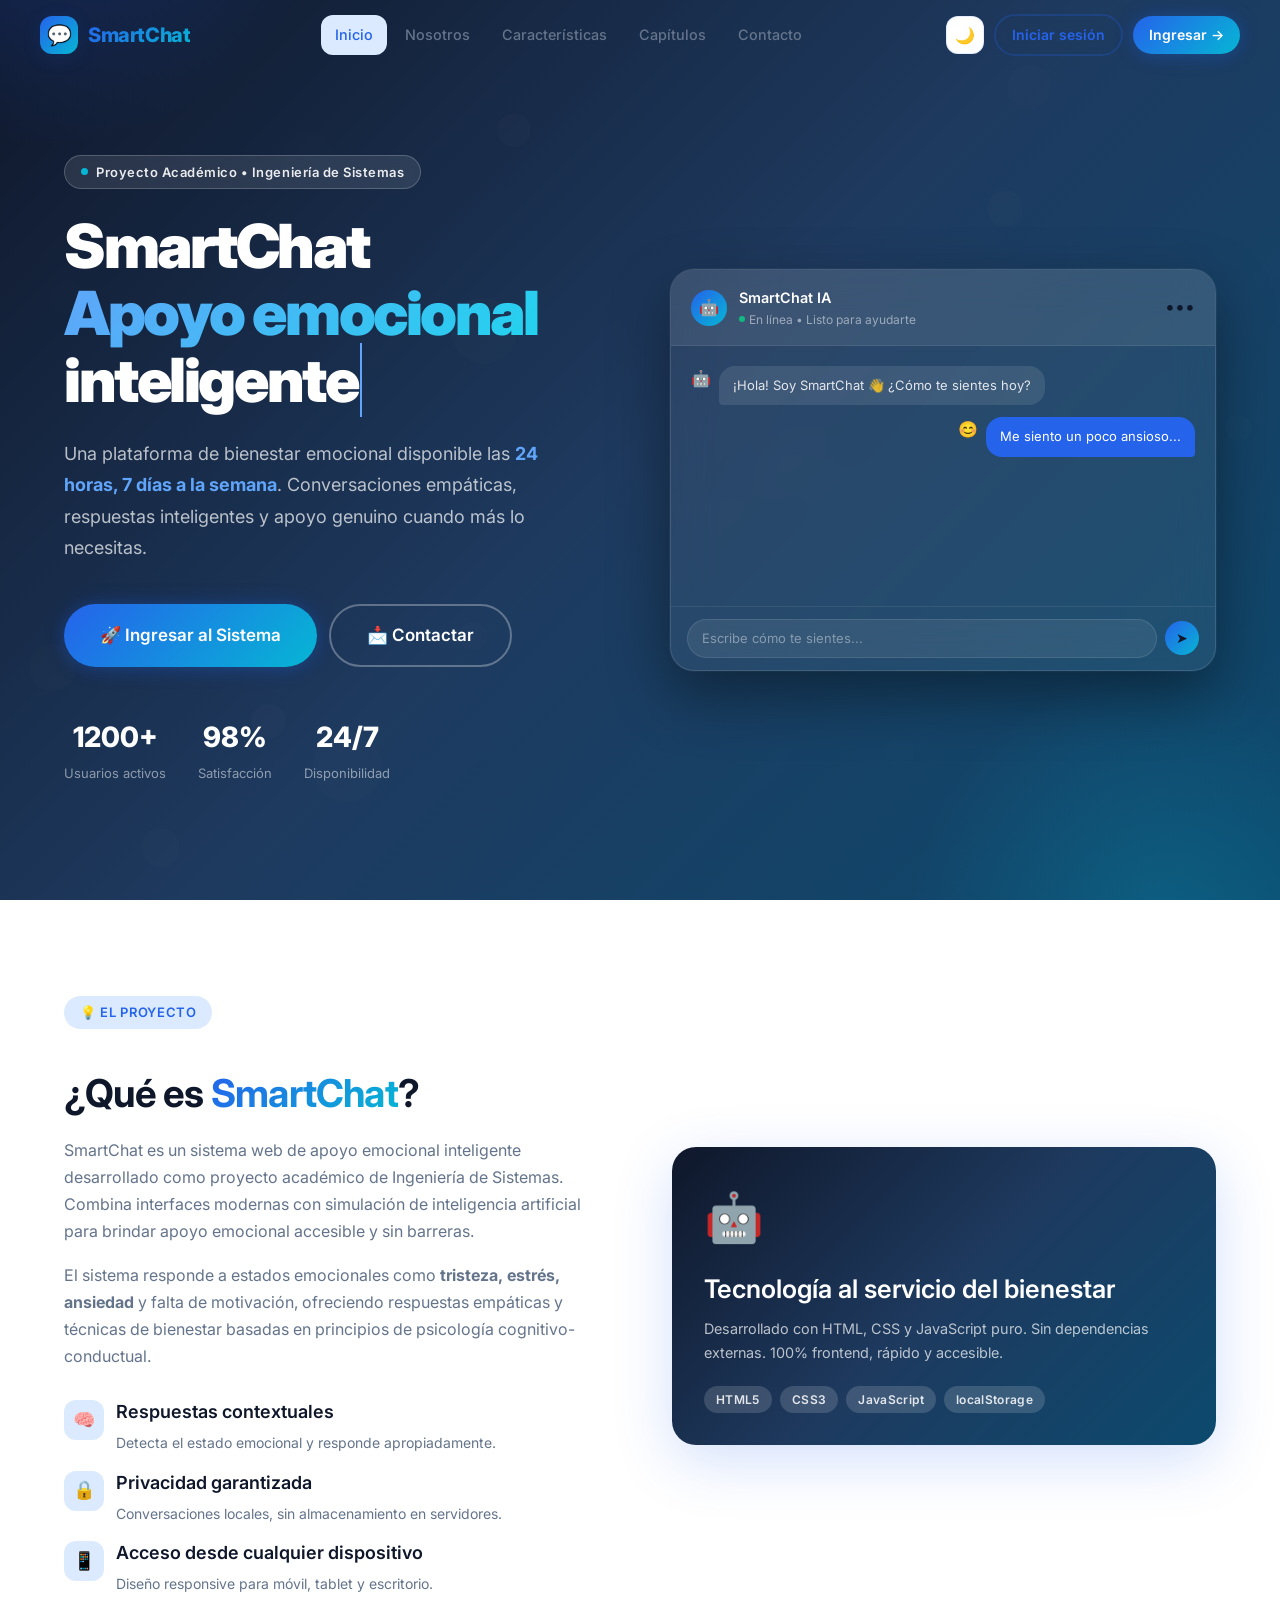
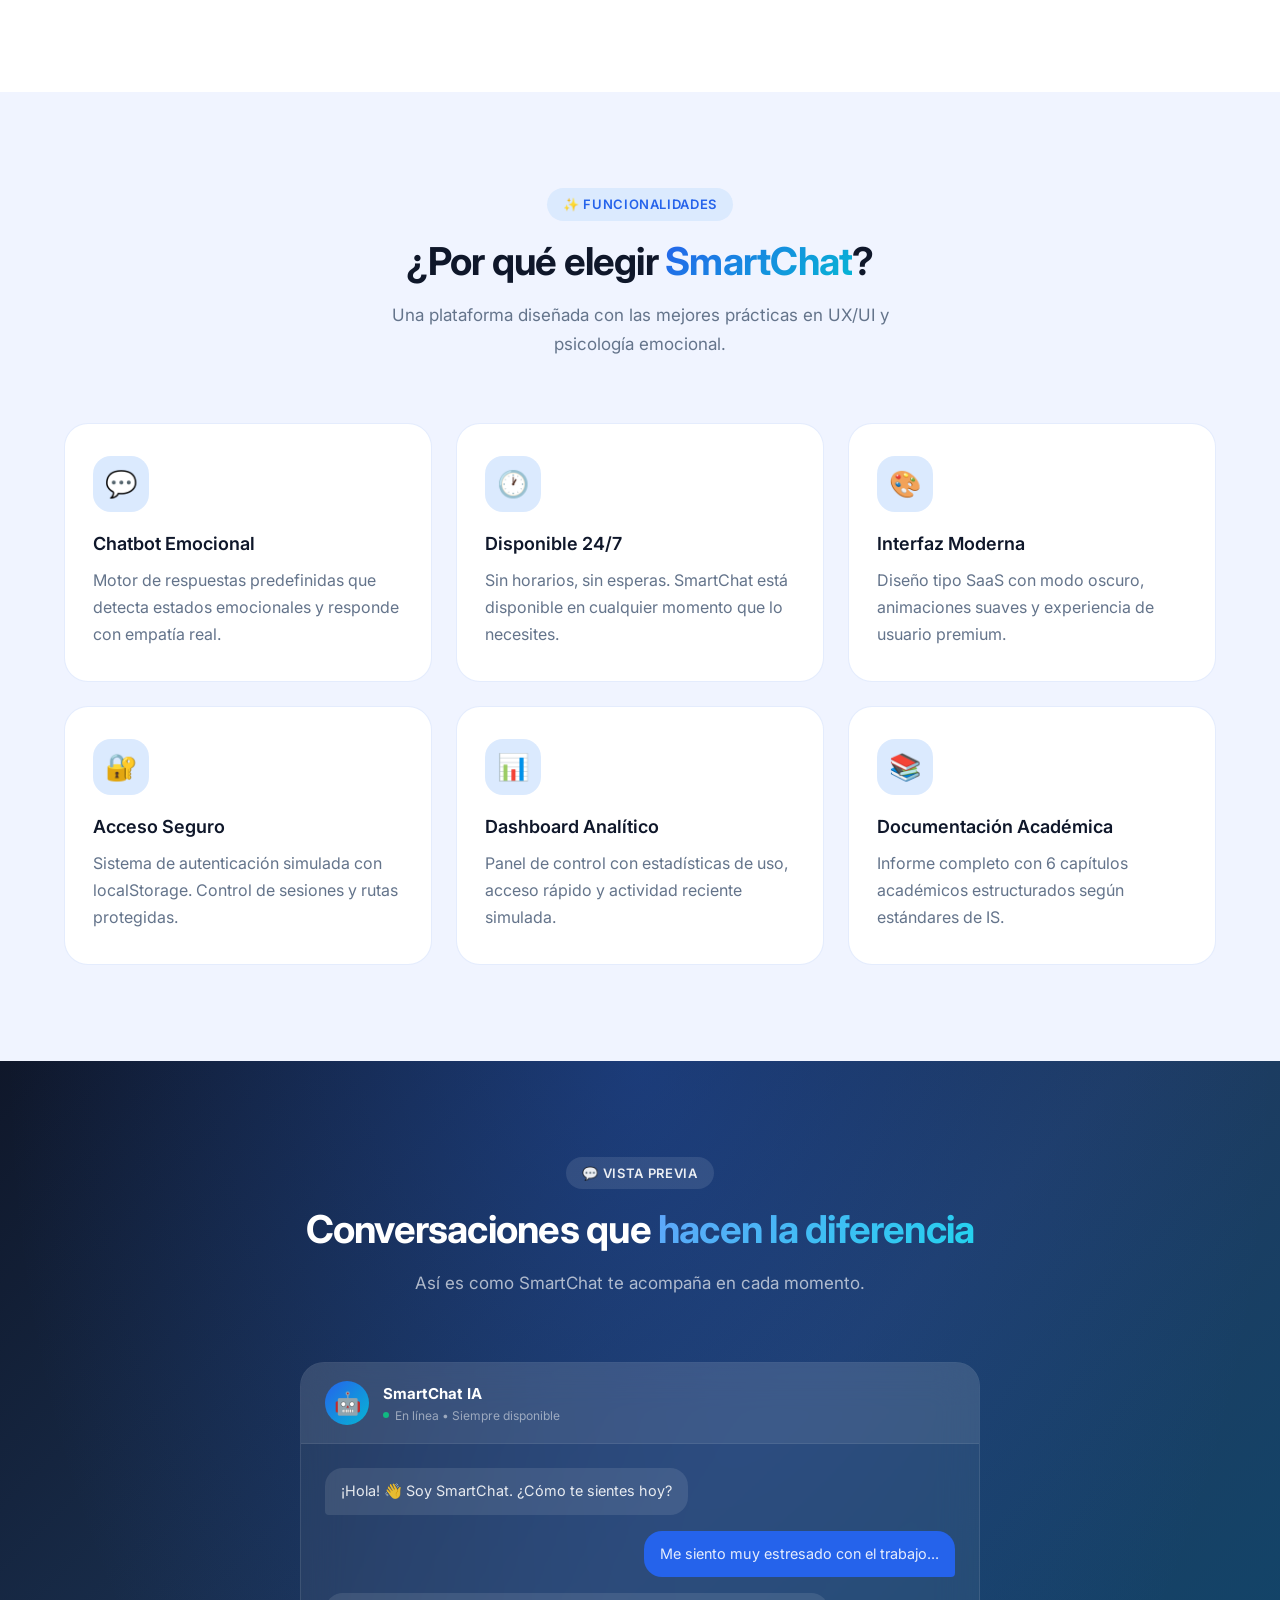
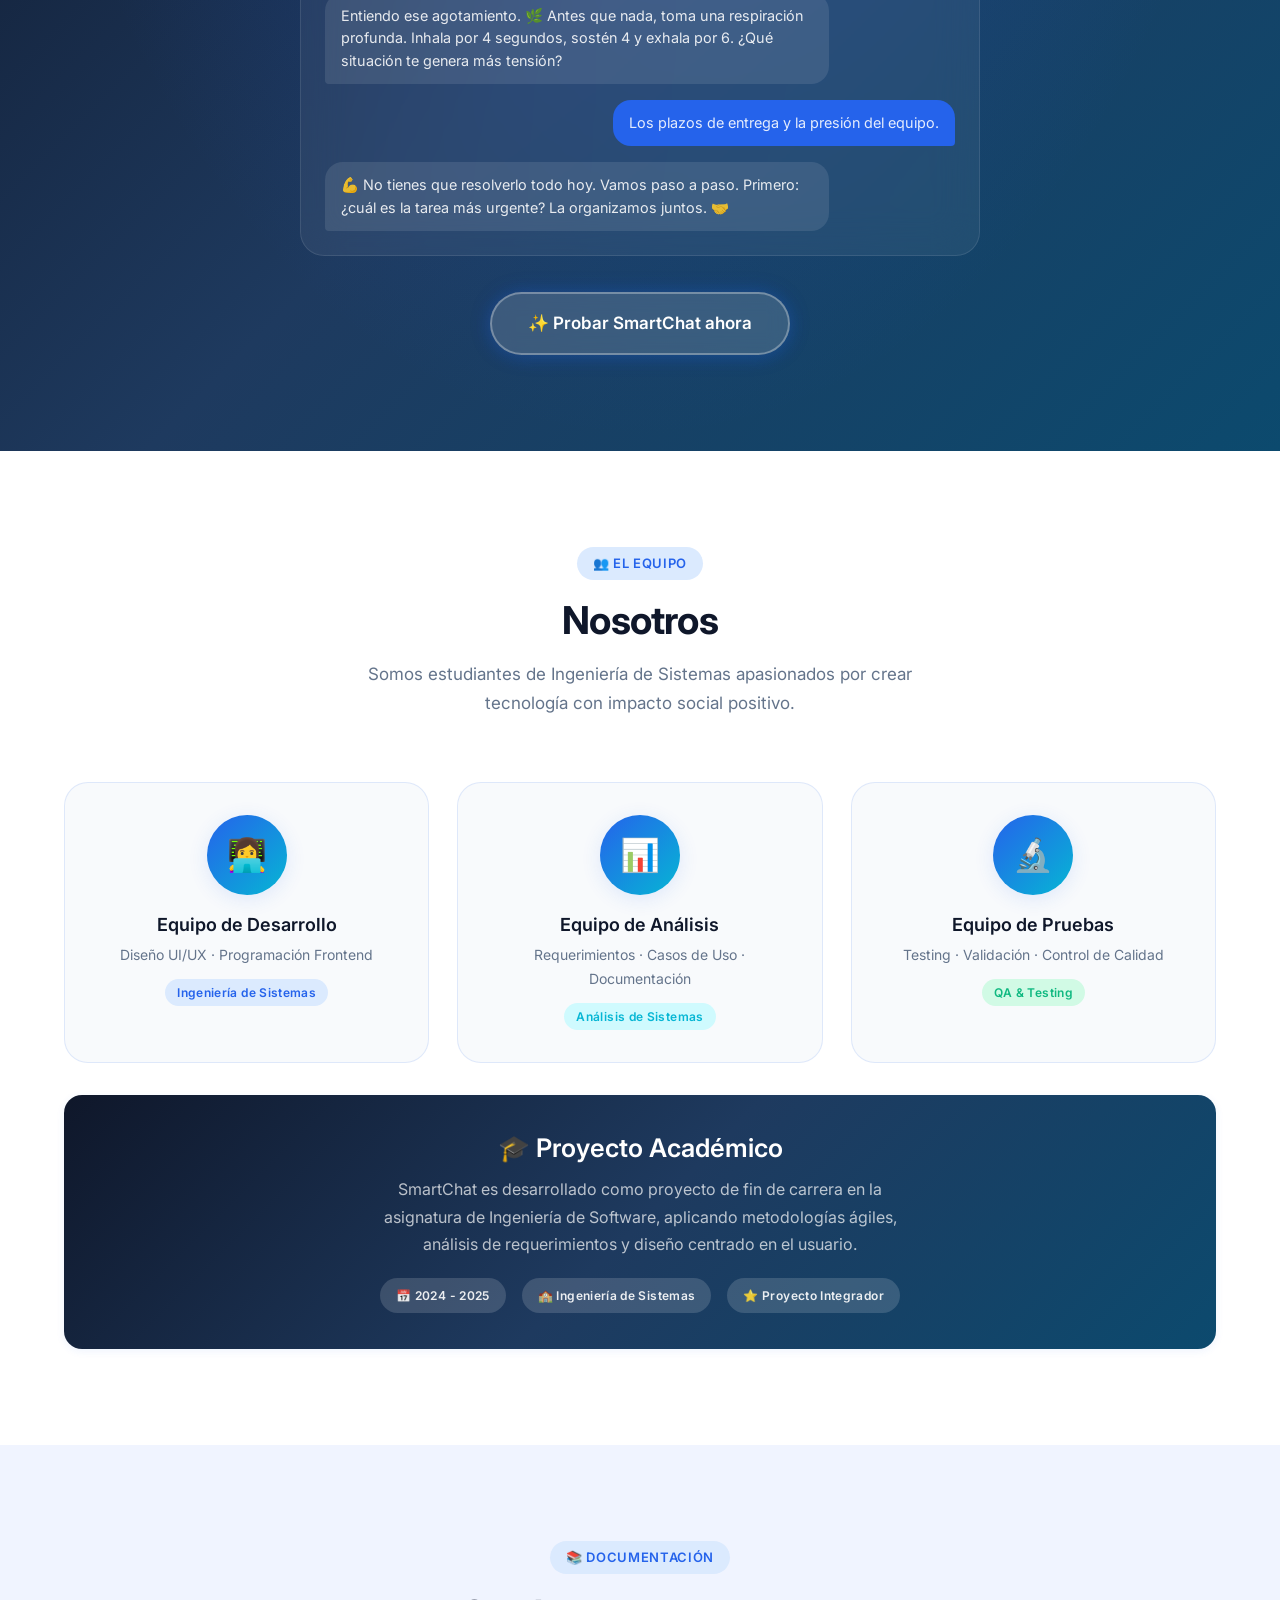
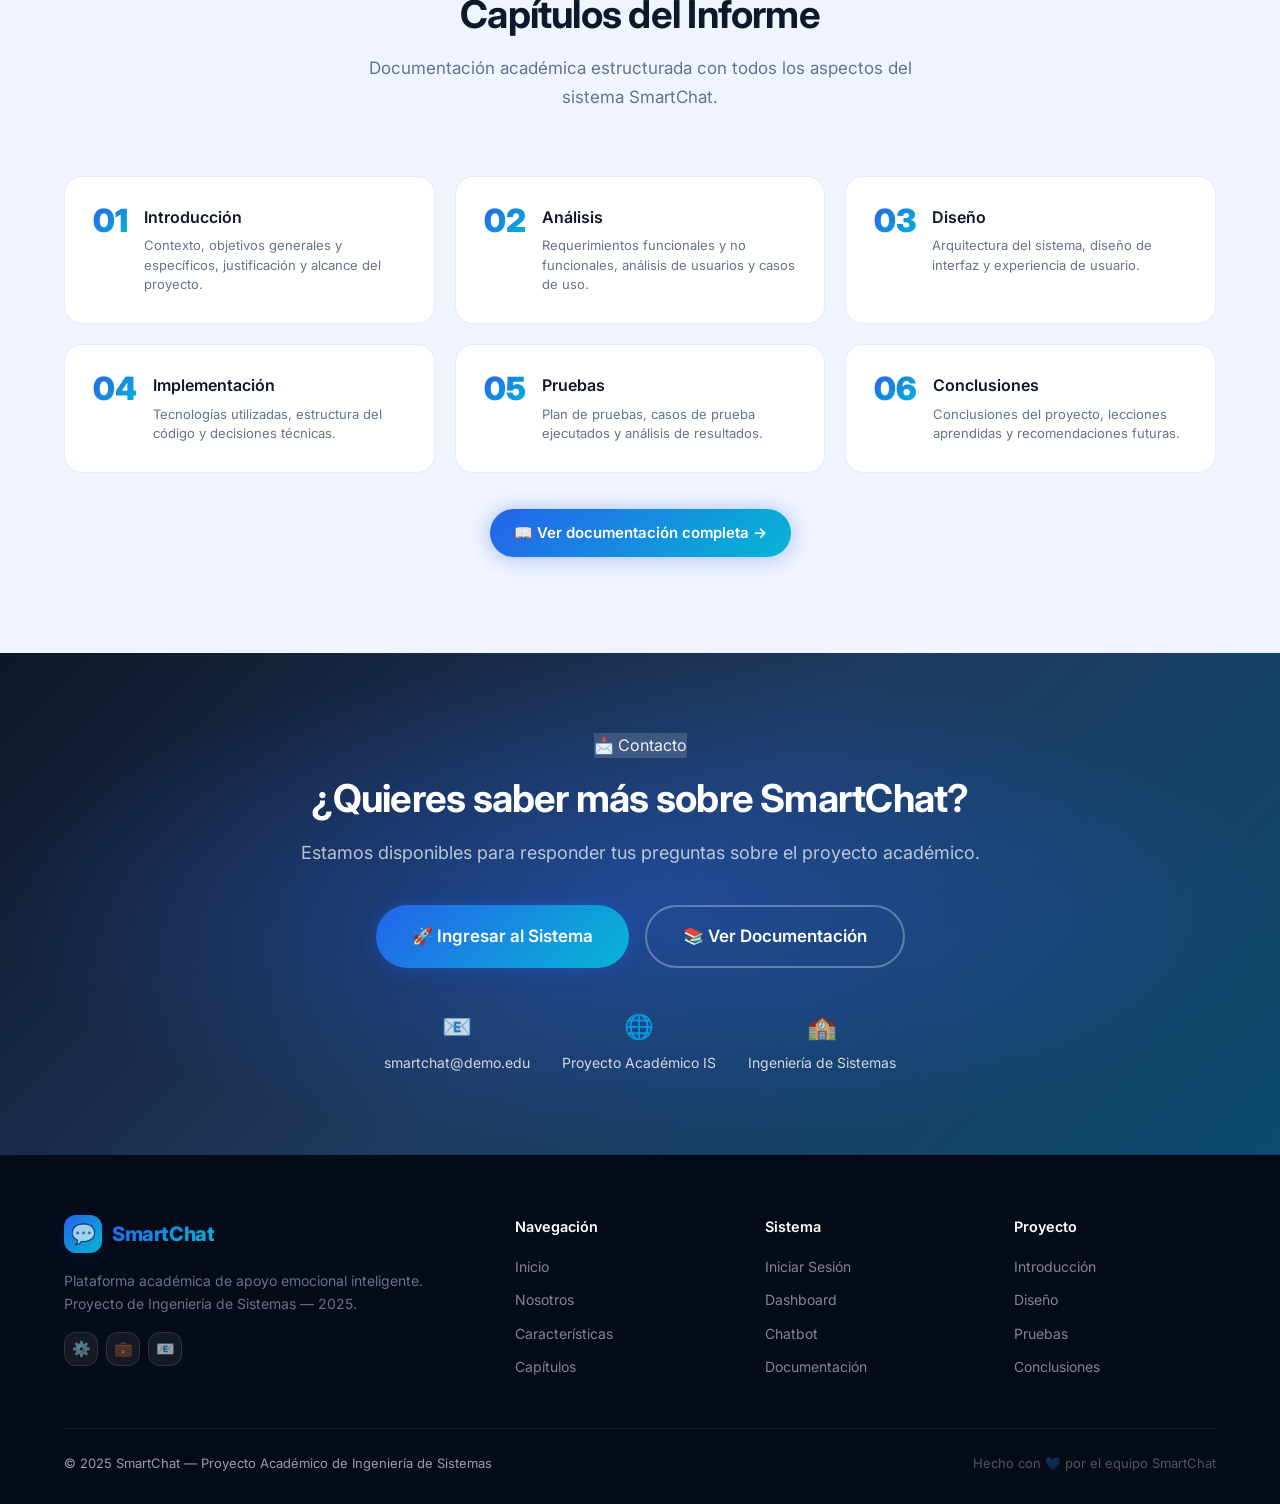
==== index.html @ 452b9674 "Add files via upload" ====
<!DOCTYPE html>
<html lang="es" data-theme="light">
<head>
  <meta charset="UTF-8" />
  <meta name="viewport" content="width=device-width, initial-scale=1.0" />
  <title>SmartChat — Apoyo emocional inteligente 24/7</title>
  <meta name="description" content="SmartChat es una plataforma de apoyo emocional inteligente disponible las 24 horas. Proyecto académico de Ingeniería de Sistemas." />
  <meta name="keywords" content="SmartChat, chatbot emocional, apoyo psicológico, IA emocional, bienestar mental" />
  <link rel="stylesheet" href="css/main.css" />
  <link rel="stylesheet" href="css/landing.css" />
  <script src="js/theme.js"></script>
</head>
<body>

<!-- ═══════════════════════════════════════════════════
     NAVBAR
══════════════════════════════════════════════════════ -->
<nav class="navbar" id="mainNav" role="navigation" aria-label="Navegación principal">
  <div class="navbar-inner">
    <a href="#inicio" class="nav-logo" aria-label="SmartChat inicio">
      <div class="nav-logo-icon">💬</div>
      <span class="nav-logo-text">SmartChat</span>
    </a>

    <div class="nav-links" role="menubar">
      <a href="#inicio"      class="active" role="menuitem" id="nav-inicio">Inicio</a>
      <a href="#nosotros"    role="menuitem" id="nav-nosotros">Nosotros</a>
      <a href="#caracteristicas" role="menuitem" id="nav-features">Características</a>
      <a href="#capitulos"   role="menuitem" id="nav-docs">Capítulos</a>
      <a href="#contacto"    role="menuitem" id="nav-contact">Contacto</a>
    </div>

    <div class="nav-actions">
      <button class="theme-toggle" id="themeToggle" aria-label="Cambiar tema">🌙</button>
      <a href="login.html" class="btn btn-outline btn-sm" id="navLoginBtn">Iniciar sesión</a>
      <a href="login.html" class="btn btn-primary btn-sm" id="navCtaBtn">Ingresar →</a>
    </div>

    <button class="hamburger" id="hamburger" aria-label="Menú móvil" aria-expanded="false">
      <span></span><span></span><span></span>
    </button>
  </div>
</nav>

<!-- Mobile Menu -->
<nav class="nav-mobile" id="mobileMenu" aria-label="Navegación móvil">
  <a href="#inicio">🏠 Inicio</a>
  <a href="#nosotros">👥 Nosotros</a>
  <a href="#caracteristicas">✨ Características</a>
  <a href="#capitulos">📚 Capítulos</a>
  <a href="#contacto">📩 Contacto</a>
  <a href="login.html" class="btn btn-primary" style="margin-top:8px;justify-content:center;">Ingresar al Sistema →</a>
</nav>

<!-- ═══════════════════════════════════════════════════
     HERO
══════════════════════════════════════════════════════ -->
<section class="hero" id="inicio" aria-label="Sección principal">
  <div class="hero-particles" id="heroParticles" aria-hidden="true"></div>

  <div class="hero-inner container">
    <div class="hero-content">
      <div class="hero-badge">
        <span class="dot" aria-hidden="true"></span>
        Proyecto Académico • Ingeniería de Sistemas
      </div>

      <h1 class="hero-title">
        SmartChat<br>
        <span class="gradient-word">Apoyo emocional</span><br>
        <span id="typingText" style="border-right:2px solid #60A5FA;padding-right:3px;">inteligente</span>
      </h1>

      <p class="hero-desc">
        Una plataforma de bienestar emocional disponible las <strong style="color:#60A5FA">24 horas, 7 días a la semana</strong>.
        Conversaciones empáticas, respuestas inteligentes y apoyo genuino cuando más lo necesitas.
      </p>

      <div class="hero-ctas">
        <a href="login.html" class="btn btn-primary btn-lg" id="heroMainCta">
          🚀 Ingresar al Sistema
        </a>
        <a href="#contacto" class="btn btn-outline btn-lg" id="heroContactCta" style="color:#fff;border-color:rgba(255,255,255,0.3);">
          📩 Contactar
        </a>
      </div>

      <div class="hero-stats" role="list" aria-label="Estadísticas del sistema">
        <div class="hero-stat" role="listitem">
          <span class="stat-number" data-count="1200" data-suffix="+" id="statUsers">0</span>
          <span class="stat-label">Usuarios activos</span>
        </div>
        <div class="hero-stat" role="listitem">
          <span class="stat-number" data-count="98" data-suffix="%" id="statSat">0</span>
          <span class="stat-label">Satisfacción</span>
        </div>
        <div class="hero-stat" role="listitem">
          <span class="stat-number" data-count="24" data-suffix="/7" id="statAvail">0</span>
          <span class="stat-label">Disponibilidad</span>
        </div>
      </div>
    </div>

    <!-- Chat Mockup Animado -->
    <div class="hero-visual" aria-hidden="true">
      <div class="chat-mockup">
        <div class="mockup-header">
          <div class="mockup-avatar">🤖</div>
          <div class="mockup-info">
            <div class="name">SmartChat IA</div>
            <div class="status">
              <span class="status-dot"></span> En línea • Listo para ayudarte
            </div>
          </div>
          <div style="margin-left:auto;font-size:18px;">•••</div>
        </div>
        <div class="mockup-body" id="mockChatBody"></div>
        <div class="mockup-footer">
          <div class="mockup-input">Escribe cómo te sientes...</div>
          <div class="mockup-send">➤</div>
        </div>
      </div>
    </div>
  </div>
</section>

<!-- ═══════════════════════════════════════════════════
     ¿QUÉ ES SMARTCHAT?
══════════════════════════════════════════════════════ -->
<section class="what-section" id="que-es" aria-labelledby="what-title">
  <div class="container">
    <div class="what-inner">
      <div class="what-content reveal">
        <div class="section-header" style="text-align:left;margin-bottom:24px;">
          <span class="eyebrow">💡 El Proyecto</span>
        </div>
        <h2 id="what-title">¿Qué es <span class="text-gradient">SmartChat</span>?</h2>
        <p style="margin-top:16px;">
          SmartChat es un sistema web de apoyo emocional inteligente desarrollado como proyecto académico
          de Ingeniería de Sistemas. Combina interfaces modernas con simulación de inteligencia artificial
          para brindar apoyo emocional accesible y sin barreras.
        </p>
        <p>
          El sistema responde a estados emocionales como <strong>tristeza, estrés, ansiedad</strong> y
          falta de motivación, ofreciendo respuestas empáticas y técnicas de bienestar basadas en
          principios de psicología cognitivo-conductual.
        </p>

        <div class="what-features">
          <div class="what-feature">
            <div class="what-feature-icon">🧠</div>
            <div>
              <h4 style="margin-bottom:4px;">Respuestas contextuales</h4>
              <p style="font-size:0.875rem;margin:0;">Detecta el estado emocional y responde apropiadamente.</p>
            </div>
          </div>
          <div class="what-feature">
            <div class="what-feature-icon">🔒</div>
            <div>
              <h4 style="margin-bottom:4px;">Privacidad garantizada</h4>
              <p style="font-size:0.875rem;margin:0;">Conversaciones locales, sin almacenamiento en servidores.</p>
            </div>
          </div>
          <div class="what-feature">
            <div class="what-feature-icon">📱</div>
            <div>
              <h4 style="margin-bottom:4px;">Acceso desde cualquier dispositivo</h4>
              <p style="font-size:0.875rem;margin:0;">Diseño responsive para móvil, tablet y escritorio.</p>
            </div>
          </div>
        </div>
      </div>

      <div class="what-visual reveal delay-200">
        <div class="visual-card">
          <div style="font-size:3rem;margin-bottom:16px;">🤖</div>
          <h3 style="color:#fff;margin-bottom:12px;">Tecnología al servicio del bienestar</h3>
          <p style="color:rgba(255,255,255,0.7);font-size:0.9rem;">
            Desarrollado con HTML, CSS y JavaScript puro. Sin dependencias externas.
            100% frontend, rápido y accesible.
          </p>
          <div style="display:flex;gap:8px;flex-wrap:wrap;margin-top:20px;">
            <span class="badge" style="background:rgba(255,255,255,0.15);color:rgba(255,255,255,0.85);">HTML5</span>
            <span class="badge" style="background:rgba(255,255,255,0.15);color:rgba(255,255,255,0.85);">CSS3</span>
            <span class="badge" style="background:rgba(255,255,255,0.15);color:rgba(255,255,255,0.85);">JavaScript</span>
            <span class="badge" style="background:rgba(255,255,255,0.15);color:rgba(255,255,255,0.85);">localStorage</span>
          </div>
        </div>
      </div>
    </div>
  </div>
</section>

<!-- ═══════════════════════════════════════════════════
     CARACTERÍSTICAS
══════════════════════════════════════════════════════ -->
<section class="features-section" id="caracteristicas" aria-labelledby="features-title">
  <div class="container">
    <div class="section-header reveal">
      <span class="eyebrow">✨ Funcionalidades</span>
      <h2 id="features-title">¿Por qué elegir <span class="text-gradient">SmartChat</span>?</h2>
      <p>Una plataforma diseñada con las mejores prácticas en UX/UI y psicología emocional.</p>
    </div>

    <div class="features-grid">
      <div class="feature-card reveal delay-100">
        <div class="feature-icon">💬</div>
        <h3>Chatbot Emocional</h3>
        <p>Motor de respuestas predefinidas que detecta estados emocionales y responde con empatía real.</p>
      </div>
      <div class="feature-card reveal delay-200">
        <div class="feature-icon">🕐</div>
        <h3>Disponible 24/7</h3>
        <p>Sin horarios, sin esperas. SmartChat está disponible en cualquier momento que lo necesites.</p>
      </div>
      <div class="feature-card reveal delay-300">
        <div class="feature-icon">🎨</div>
        <h3>Interfaz Moderna</h3>
        <p>Diseño tipo SaaS con modo oscuro, animaciones suaves y experiencia de usuario premium.</p>
      </div>
      <div class="feature-card reveal delay-100">
        <div class="feature-icon">🔐</div>
        <h3>Acceso Seguro</h3>
        <p>Sistema de autenticación simulada con localStorage. Control de sesiones y rutas protegidas.</p>
      </div>
      <div class="feature-card reveal delay-200">
        <div class="feature-icon">📊</div>
        <h3>Dashboard Analítico</h3>
        <p>Panel de control con estadísticas de uso, acceso rápido y actividad reciente simulada.</p>
      </div>
      <div class="feature-card reveal delay-300">
        <div class="feature-icon">📚</div>
        <h3>Documentación Académica</h3>
        <p>Informe completo con 6 capítulos académicos estructurados según estándares de IS.</p>
      </div>
    </div>
  </div>
</section>

<!-- ═══════════════════════════════════════════════════
     VISTA PREVIA DEL CHAT
══════════════════════════════════════════════════════ -->
<section class="preview-section" aria-labelledby="preview-title">
  <div class="container preview-inner">
    <div class="section-header reveal" style="color:white;">
      <span class="eyebrow" style="background:rgba(255,255,255,0.1);color:rgba(255,255,255,0.9);">💬 Vista Previa</span>
      <h2 id="preview-title" style="color:white;">Conversaciones que <span style="background:linear-gradient(135deg,#60A5FA,#22D3EE);-webkit-background-clip:text;-webkit-text-fill-color:transparent;background-clip:text;">hacen la diferencia</span></h2>
      <p style="color:rgba(255,255,255,0.65);">Así es como SmartChat te acompaña en cada momento.</p>
    </div>

    <div class="preview-chat reveal delay-200" role="log" aria-label="Ejemplo de conversación con SmartChat">
      <div class="preview-chat-header">
        <div class="preview-avatar">🤖</div>
        <div>
          <div style="font-weight:700;color:#fff;font-size:0.9375rem;">SmartChat IA</div>
          <div style="font-size:0.75rem;color:rgba(255,255,255,0.5);display:flex;gap:6px;align-items:center;">
            <span class="status-dot"></span> En línea • Siempre disponible
          </div>
        </div>
      </div>
      <div class="preview-chat-body">
        <div class="preview-msg bot-msg">
          <div class="preview-bubble">¡Hola! 👋 Soy SmartChat. ¿Cómo te sientes hoy?</div>
        </div>
        <div class="preview-msg user-msg">
          <div class="preview-bubble">Me siento muy estresado con el trabajo...</div>
        </div>
        <div class="preview-msg bot-msg">
          <div class="preview-bubble">Entiendo ese agotamiento. 🌿 Antes que nada, toma una respiración profunda. Inhala por 4 segundos, sostén 4 y exhala por 6. ¿Qué situación te genera más tensión?</div>
        </div>
        <div class="preview-msg user-msg">
          <div class="preview-bubble">Los plazos de entrega y la presión del equipo.</div>
        </div>
        <div class="preview-msg bot-msg">
          <div class="preview-bubble">💪 No tienes que resolverlo todo hoy. Vamos paso a paso. Primero: ¿cuál es la tarea más urgente? La organizamos juntos. 🤝</div>
        </div>
      </div>
    </div>

    <div style="text-align:center;margin-top:36px;" class="reveal delay-300">
      <a href="login.html" class="btn btn-primary btn-lg" id="previewCta" style="background:rgba(255,255,255,0.15);border:2px solid rgba(255,255,255,0.3);backdrop-filter:blur(10px);">
        ✨ Probar SmartChat ahora
      </a>
    </div>
  </div>
</section>

<!-- ═══════════════════════════════════════════════════
     NOSOTROS
══════════════════════════════════════════════════════ -->
<section class="about-section" id="nosotros" aria-labelledby="about-title">
  <div class="container">
    <div class="section-header reveal">
      <span class="eyebrow">👥 El Equipo</span>
      <h2 id="about-title">Nosotros</h2>
      <p>Somos estudiantes de Ingeniería de Sistemas apasionados por crear tecnología con impacto social positivo.</p>
    </div>

    <div class="team-grid">
      <div class="team-card reveal delay-100">
        <div class="team-avatar">👩‍💻</div>
        <h4>Equipo de Desarrollo</h4>
        <p class="text-muted">Diseño UI/UX · Programación Frontend</p>
        <div style="margin-top:12px;">
          <span class="badge badge-primary">Ingeniería de Sistemas</span>
        </div>
      </div>
      <div class="team-card reveal delay-200">
        <div class="team-avatar">📊</div>
        <h4>Equipo de Análisis</h4>
        <p class="text-muted">Requerimientos · Casos de Uso · Documentación</p>
        <div style="margin-top:12px;">
          <span class="badge badge-accent">Análisis de Sistemas</span>
        </div>
      </div>
      <div class="team-card reveal delay-300">
        <div class="team-avatar">🔬</div>
        <h4>Equipo de Pruebas</h4>
        <p class="text-muted">Testing · Validación · Control de Calidad</p>
        <div style="margin-top:12px;">
          <span class="badge badge-success">QA & Testing</span>
        </div>
      </div>
    </div>

    <div class="card reveal delay-400" style="margin-top:32px;background:var(--gradient-hero);border:none;color:white;text-align:center;padding:36px;">
      <h3 style="color:#fff;margin-bottom:12px;">🎓 Proyecto Académico</h3>
      <p style="color:rgba(255,255,255,0.7);max-width:560px;margin:0 auto 20px;">
        SmartChat es desarrollado como proyecto de fin de carrera en la asignatura de Ingeniería de Software,
        aplicando metodologías ágiles, análisis de requerimientos y diseño centrado en el usuario.
      </p>
      <div style="display:flex;gap:16px;justify-content:center;flex-wrap:wrap;">
        <span class="badge" style="background:rgba(255,255,255,0.15);color:rgba(255,255,255,0.9);padding:8px 16px;">📅 2024 - 2025</span>
        <span class="badge" style="background:rgba(255,255,255,0.15);color:rgba(255,255,255,0.9);padding:8px 16px;">🏫 Ingeniería de Sistemas</span>
        <span class="badge" style="background:rgba(255,255,255,0.15);color:rgba(255,255,255,0.9);padding:8px 16px;">⭐ Proyecto Integrador</span>
      </div>
    </div>
  </div>
</section>

<!-- ═══════════════════════════════════════════════════
     CAPÍTULOS DEL INFORME
══════════════════════════════════════════════════════ -->
<section class="chapters-section" id="capitulos" aria-labelledby="chapters-title">
  <div class="container">
    <div class="section-header reveal">
      <span class="eyebrow">📚 Documentación</span>
      <h2 id="chapters-title">Capítulos del Informe</h2>
      <p>Documentación académica estructurada con todos los aspectos del sistema SmartChat.</p>
    </div>

    <div class="chapters-grid">
      <a class="chapter-card reveal delay-100" href="pages/documentacion.html#cap1" id="chap1Link">
        <div class="chapter-num">01</div>
        <div class="chapter-info">
          <h4>Introducción</h4>
          <p>Contexto, objetivos generales y específicos, justificación y alcance del proyecto.</p>
        </div>
      </a>
      <a class="chapter-card reveal delay-200" href="pages/documentacion.html#cap2" id="chap2Link">
        <div class="chapter-num">02</div>
        <div class="chapter-info">
          <h4>Análisis</h4>
          <p>Requerimientos funcionales y no funcionales, análisis de usuarios y casos de uso.</p>
        </div>
      </a>
      <a class="chapter-card reveal delay-300" href="pages/documentacion.html#cap3" id="chap3Link">
        <div class="chapter-num">03</div>
        <div class="chapter-info">
          <h4>Diseño</h4>
          <p>Arquitectura del sistema, diseño de interfaz y experiencia de usuario.</p>
        </div>
      </a>
      <a class="chapter-card reveal delay-100" href="pages/documentacion.html#cap4" id="chap4Link">
        <div class="chapter-num">04</div>
        <div class="chapter-info">
          <h4>Implementación</h4>
          <p>Tecnologías utilizadas, estructura del código y decisiones técnicas.</p>
        </div>
      </a>
      <a class="chapter-card reveal delay-200" href="pages/documentacion.html#cap5" id="chap5Link">
        <div class="chapter-num">05</div>
        <div class="chapter-info">
          <h4>Pruebas</h4>
          <p>Plan de pruebas, casos de prueba ejecutados y análisis de resultados.</p>
        </div>
      </a>
      <a class="chapter-card reveal delay-300" href="pages/documentacion.html#cap6" id="chap6Link">
        <div class="chapter-num">06</div>
        <div class="chapter-info">
          <h4>Conclusiones</h4>
          <p>Conclusiones del proyecto, lecciones aprendidas y recomendaciones futuras.</p>
        </div>
      </a>
    </div>

    <div style="text-align:center;margin-top:36px;" class="reveal">
      <a href="pages/documentacion.html" class="btn btn-primary" id="docsFullBtn">
        📖 Ver documentación completa →
      </a>
    </div>
  </div>
</section>

<!-- ═══════════════════════════════════════════════════
     CONTACTO CTA
══════════════════════════════════════════════════════ -->
<section class="cta-section" id="contacto" aria-labelledby="cta-title">
  <div class="container">
    <span class="eyebrow" style="background:rgba(255,255,255,0.15);color:rgba(255,255,255,0.9);margin-bottom:16px;display:inline-flex;">📩 Contacto</span>
    <h2 id="cta-title">¿Quieres saber más sobre SmartChat?</h2>
    <p>Estamos disponibles para responder tus preguntas sobre el proyecto académico.</p>
    <div style="display:flex;gap:16px;justify-content:center;flex-wrap:wrap;">
      <a href="login.html" class="btn btn-primary btn-lg" id="ctaMainBtn">
        🚀 Ingresar al Sistema
      </a>
      <a href="pages/documentacion.html" class="btn btn-outline btn-lg" id="ctaDocsBtn" style="color:#fff;border-color:rgba(255,255,255,0.3);">
        📚 Ver Documentación
      </a>
    </div>
    <div style="margin-top:40px;display:flex;gap:32px;justify-content:center;flex-wrap:wrap;" class="reveal">
      <div style="text-align:center;color:rgba(255,255,255,0.8);">
        <div style="font-size:1.5rem;margin-bottom:6px;">📧</div>
        <div style="font-size:0.875rem;">smartchat@demo.edu</div>
      </div>
      <div style="text-align:center;color:rgba(255,255,255,0.8);">
        <div style="font-size:1.5rem;margin-bottom:6px;">🌐</div>
        <div style="font-size:0.875rem;">Proyecto Académico IS</div>
      </div>
      <div style="text-align:center;color:rgba(255,255,255,0.8);">
        <div style="font-size:1.5rem;margin-bottom:6px;">🏫</div>
        <div style="font-size:0.875rem;">Ingeniería de Sistemas</div>
      </div>
    </div>
  </div>
</section>

<!-- ═══════════════════════════════════════════════════
     FOOTER
══════════════════════════════════════════════════════ -->
<footer class="footer" role="contentinfo">
  <div class="container">
    <div class="footer-grid">
      <div class="footer-brand">
        <div class="nav-logo" style="margin-bottom:16px;">
          <div class="nav-logo-icon">💬</div>
          <span class="nav-logo-text">SmartChat</span>
        </div>
        <p>Plataforma académica de apoyo emocional inteligente. Proyecto de Ingeniería de Sistemas — 2025.</p>
        <div class="footer-social" style="margin-top:16px;">
          <a href="#" class="social-btn" aria-label="GitHub">⚙️</a>
          <a href="#" class="social-btn" aria-label="LinkedIn">💼</a>
          <a href="#" class="social-btn" aria-label="Email">📧</a>
        </div>
      </div>
      <div class="footer-col">
        <h5>Navegación</h5>
        <ul>
          <li><a href="#inicio">Inicio</a></li>
          <li><a href="#nosotros">Nosotros</a></li>
          <li><a href="#caracteristicas">Características</a></li>
          <li><a href="#capitulos">Capítulos</a></li>
        </ul>
      </div>
      <div class="footer-col">
        <h5>Sistema</h5>
        <ul>
          <li><a href="login.html">Iniciar Sesión</a></li>
          <li><a href="pages/dashboard.html">Dashboard</a></li>
          <li><a href="pages/chatbot.html">Chatbot</a></li>
          <li><a href="pages/documentacion.html">Documentación</a></li>
        </ul>
      </div>
      <div class="footer-col">
        <h5>Proyecto</h5>
        <ul>
          <li><a href="pages/documentacion.html#cap1">Introducción</a></li>
          <li><a href="pages/documentacion.html#cap3">Diseño</a></li>
          <li><a href="pages/documentacion.html#cap5">Pruebas</a></li>
          <li><a href="pages/documentacion.html#cap6">Conclusiones</a></li>
        </ul>
      </div>
    </div>
    <div class="footer-bottom">
      <span>© 2025 SmartChat — Proyecto Académico de Ingeniería de Sistemas</span>
      <span style="color:rgba(255,255,255,0.3);">Hecho con 💙 por el equipo SmartChat</span>
    </div>
  </div>
</footer>

<script src="js/landing.js"></script>
</body>
</html>
---- css/main.css ----
/* =====================================================
   SmartChat — Sistema de Diseño Global
   main.css
   ===================================================== */

/* Google Fonts */
@import url('https://fonts.googleapis.com/css2?family=Inter:wght@300;400;500;600;700;800;900&display=swap');

/* ── Variables del Tema ─────────────────────────────── */
:root {
  /* Colores primarios */
  --primary:         #2563EB;
  --primary-hover:   #1D4ED8;
  --primary-light:   #DBEAFE;
  --primary-glow:    rgba(37, 99, 235, 0.25);
  --accent:          #06B6D4;
  --accent-hover:    #0891B2;
  --accent-light:    #CFFAFE;

  /* Superficies */
  --bg:              #F0F4FF;
  --bg-2:            #E8EEFF;
  --surface:         #FFFFFF;
  --surface-2:       #F8FAFC;
  --surface-3:       #F1F5F9;
  --border:          rgba(37, 99, 235, 0.12);
  --border-strong:   rgba(37, 99, 235, 0.25);

  /* Texto */
  --text:            #0F172A;
  --text-2:          #1E293B;
  --text-muted:      #64748B;
  --text-subtle:     #94A3B8;

  /* Estados */
  --success:         #10B981;
  --warning:         #F59E0B;
  --danger:          #EF4444;
  --info:            #06B6D4;

  /* Gradientes */
  --gradient-primary:  linear-gradient(135deg, #2563EB 0%, #06B6D4 100%);
  --gradient-hero:     linear-gradient(135deg, #0F172A 0%, #1E3A5F 50%, #0C4A6E 100%);
  --gradient-card:     linear-gradient(145deg, rgba(255,255,255,0.9) 0%, rgba(240,244,255,0.6) 100%);
  --gradient-surface:  linear-gradient(180deg, #F0F4FF 0%, #E8EEFF 100%);

  /* Sombras */
  --shadow-xs:  0 1px 2px rgba(0,0,0,0.05);
  --shadow-sm:  0 2px 8px rgba(37,99,235,0.08);
  --shadow-md:  0 4px 20px rgba(37,99,235,0.12);
  --shadow-lg:  0 8px 40px rgba(37,99,235,0.16);
  --shadow-xl:  0 16px 60px rgba(37,99,235,0.20);
  --shadow-glow:0 0 30px rgba(37,99,235,0.3);

  /* Bordes */
  --radius-sm:  6px;
  --radius-md:  12px;
  --radius-lg:  18px;
  --radius-xl:  24px;
  --radius-full:9999px;

  /* Tipografía */
  --font:       'Inter', -apple-system, BlinkMacSystemFont, sans-serif;
  --font-mono:  'Courier New', monospace;

  /* Transiciones */
  --transition: 0.25s cubic-bezier(0.4, 0, 0.2, 1);
  --transition-slow: 0.4s cubic-bezier(0.4, 0, 0.2, 1);

  /* Sidebar */
  --sidebar-width: 260px;
  --topbar-height: 64px;
}

/* Modo Oscuro */
[data-theme="dark"] {
  --primary:         #3B82F6;
  --primary-hover:   #2563EB;
  --primary-light:   #1E3A5F;
  --primary-glow:    rgba(59, 130, 246, 0.3);
  --accent:          #22D3EE;
  --accent-hover:    #06B6D4;
  --accent-light:    #164E63;

  --bg:              #060B18;
  --bg-2:            #0A1020;
  --surface:         #111827;
  --surface-2:       #1E293B;
  --surface-3:       #243147;
  --border:          rgba(59, 130, 246, 0.15);
  --border-strong:   rgba(59, 130, 246, 0.3);

  --text:            #F8FAFC;
  --text-2:          #E2E8F0;
  --text-muted:      #94A3B8;
  --text-subtle:     #64748B;

  --gradient-card:   linear-gradient(145deg, rgba(30,41,59,0.9) 0%, rgba(15,23,42,0.6) 100%);
  --gradient-surface:linear-gradient(180deg, #060B18 0%, #0A1020 100%);

  --shadow-sm:  0 2px 8px rgba(0,0,0,0.3);
  --shadow-md:  0 4px 20px rgba(0,0,0,0.4);
  --shadow-lg:  0 8px 40px rgba(0,0,0,0.5);
  --shadow-xl:  0 16px 60px rgba(0,0,0,0.6);
}

/* ── Reset Global ───────────────────────────────────── */
*, *::before, *::after {
  box-sizing: border-box;
  margin: 0;
  padding: 0;
}

html {
  scroll-behavior: smooth;
  font-size: 16px;
}

body {
  font-family: var(--font);
  background: var(--bg);
  color: var(--text);
  line-height: 1.6;
  -webkit-font-smoothing: antialiased;
  -moz-osx-font-smoothing: grayscale;
  transition: background var(--transition-slow), color var(--transition-slow);
  min-height: 100vh;
}

img { max-width: 100%; display: block; }
a { color: inherit; text-decoration: none; }
ul, ol { list-style: none; }
button { cursor: pointer; border: none; background: none; font-family: var(--font); }
input, textarea, select { font-family: var(--font); }

/* ── Tipografía ─────────────────────────────────────── */
h1 { font-size: clamp(2rem, 5vw, 3.5rem); font-weight: 800; line-height: 1.15; letter-spacing: -0.03em; }
h2 { font-size: clamp(1.6rem, 3.5vw, 2.4rem); font-weight: 700; line-height: 1.25; letter-spacing: -0.02em; }
h3 { font-size: clamp(1.2rem, 2.5vw, 1.6rem); font-weight: 600; line-height: 1.3; }
h4 { font-size: 1.125rem; font-weight: 600; }
h5 { font-size: 1rem; font-weight: 600; }
p  { font-size: 1rem; line-height: 1.7; color: var(--text-muted); }

/* ── Componentes Compartidos ────────────────────────── */

/* Botones */
.btn {
  display: inline-flex;
  align-items: center;
  gap: 8px;
  padding: 12px 24px;
  border-radius: var(--radius-full);
  font-size: 0.9375rem;
  font-weight: 600;
  transition: all var(--transition);
  white-space: nowrap;
  position: relative;
  overflow: hidden;
}

.btn::after {
  content: '';
  position: absolute;
  inset: 0;
  background: rgba(255,255,255,0.12);
  opacity: 0;
  transition: opacity var(--transition);
  border-radius: inherit;
}

.btn:hover::after { opacity: 1; }

.btn-primary {
  background: var(--gradient-primary);
  color: #fff;
  box-shadow: var(--shadow-md), 0 0 20px var(--primary-glow);
}
.btn-primary:hover {
  transform: translateY(-2px);
  box-shadow: var(--shadow-lg), 0 0 30px var(--primary-glow);
}
.btn-primary:active { transform: translateY(0); }

.btn-outline {
  background: transparent;
  color: var(--primary);
  border: 2px solid var(--border-strong);
  backdrop-filter: blur(8px);
}
.btn-outline:hover {
  background: var(--primary-light);
  border-color: var(--primary);
  transform: translateY(-2px);
}

.btn-ghost {
  background: var(--surface-3);
  color: var(--text-2);
}
.btn-ghost:hover {
  background: var(--primary-light);
  color: var(--primary);
}

.btn-sm { padding: 8px 16px; font-size: 0.875rem; }
.btn-lg { padding: 16px 36px; font-size: 1.0625rem; }
.btn-icon { padding: 10px; border-radius: var(--radius-md); }

/* Cards */
.card {
  background: var(--surface);
  border: 1px solid var(--border);
  border-radius: var(--radius-lg);
  padding: 24px;
  box-shadow: var(--shadow-sm);
  transition: all var(--transition);
}
.card:hover {
  box-shadow: var(--shadow-md);
  border-color: var(--border-strong);
  transform: translateY(-2px);
}

.card-glass {
  background: rgba(255,255,255,0.07);
  backdrop-filter: blur(16px);
  -webkit-backdrop-filter: blur(16px);
  border: 1px solid rgba(255,255,255,0.12);
}

/* Badges */
.badge {
  display: inline-flex;
  align-items: center;
  gap: 5px;
  padding: 4px 12px;
  border-radius: var(--radius-full);
  font-size: 0.75rem;
  font-weight: 600;
  letter-spacing: 0.03em;
}
.badge-primary { background: var(--primary-light); color: var(--primary); }
.badge-accent  { background: var(--accent-light);  color: var(--accent); }
.badge-success { background: #D1FAE5; color: var(--success); }
.badge-warning { background: #FEF3C7; color: var(--warning); }

/* Form inputs */
.input-group { display: flex; flex-direction: column; gap: 6px; }
.input-group label { font-size: 0.875rem; font-weight: 500; color: var(--text-2); }

.input {
  width: 100%;
  padding: 12px 16px;
  background: var(--surface-2);
  border: 1.5px solid var(--border);
  border-radius: var(--radius-md);
  font-size: 0.9375rem;
  color: var(--text);
  transition: all var(--transition);
  outline: none;
}
.input:focus {
  border-color: var(--primary);
  background: var(--surface);
  box-shadow: 0 0 0 4px var(--primary-glow);
}
.input::placeholder { color: var(--text-subtle); }

/* Divider */
.divider {
  display: flex;
  align-items: center;
  gap: 16px;
  color: var(--text-subtle);
  font-size: 0.8125rem;
}
.divider::before, .divider::after {
  content: '';
  flex: 1;
  height: 1px;
  background: var(--border);
}

/* Section layout */
.section {
  padding: 96px 0;
}
.section-sm { padding: 64px 0; }

.container {
  max-width: 1200px;
  margin: 0 auto;
  padding: 0 24px;
}

.section-header {
  text-align: center;
  margin-bottom: 64px;
}
.section-header .eyebrow {
  display: inline-flex;
  align-items: center;
  gap: 8px;
  background: var(--primary-light);
  color: var(--primary);
  padding: 6px 16px;
  border-radius: var(--radius-full);
  font-size: 0.8125rem;
  font-weight: 600;
  letter-spacing: 0.05em;
  text-transform: uppercase;
  margin-bottom: 16px;
}
.section-header h2 { margin-bottom: 16px; }
.section-header p  { max-width: 560px; margin: 0 auto; font-size: 1.0625rem; }

/* Dot online indicator */
.dot-online {
  width: 10px; height: 10px;
  border-radius: 50%;
  background: var(--success);
  box-shadow: 0 0 8px rgba(16,185,129,0.6);
  animation: pulse-dot 2s ease-in-out infinite;
}

/* ── Animaciones Keyframe ────────────────────────────── */
@keyframes fadeIn {
  from { opacity: 0; } to { opacity: 1; }
}
@keyframes fadeInUp {
  from { opacity: 0; transform: translateY(24px); }
  to   { opacity: 1; transform: translateY(0); }
}
@keyframes fadeInDown {
  from { opacity: 0; transform: translateY(-24px); }
  to   { opacity: 1; transform: translateY(0); }
}
@keyframes slideInLeft {
  from { opacity: 0; transform: translateX(-40px); }
  to   { opacity: 1; transform: translateX(0); }
}
@keyframes slideInRight {
  from { opacity: 0; transform: translateX(40px); }
  to   { opacity: 1; transform: translateX(0); }
}
@keyframes scaleIn {
  from { opacity: 0; transform: scale(0.92); }
  to   { opacity: 1; transform: scale(1); }
}
@keyframes float {
  0%, 100% { transform: translateY(0); }
  50%       { transform: translateY(-12px); }
}
@keyframes pulse-dot {
  0%, 100% { box-shadow: 0 0 8px rgba(16,185,129,0.6); }
  50%       { box-shadow: 0 0 16px rgba(16,185,129,0.9); }
}
@keyframes shimmer {
  from { transform: translateX(-100%); }
  to   { transform: translateX(100%); }
}
@keyframes spin {
  from { transform: rotate(0deg); }
  to   { transform: rotate(360deg); }
}
@keyframes typing {
  0%, 60%, 100% { transform: translateY(0); opacity: 0.4; }
  30%            { transform: translateY(-6px); opacity: 1; }
}
@keyframes gradientShift {
  0%   { background-position: 0% 50%; }
  50%  { background-position: 100% 50%; }
  100% { background-position: 0% 50%; }
}
@keyframes blink {
  0%, 100% { opacity: 1; }
  50%       { opacity: 0; }
}

/* Clases de animación */
.animate-fadeIn    { animation: fadeIn 0.5s ease both; }
.animate-fadeInUp  { animation: fadeInUp 0.6s ease both; }
.animate-float     { animation: float 4s ease-in-out infinite; }
.animate-spin      { animation: spin 1s linear infinite; }

.delay-100 { animation-delay: 0.1s; }
.delay-200 { animation-delay: 0.2s; }
.delay-300 { animation-delay: 0.3s; }
.delay-400 { animation-delay: 0.4s; }
.delay-500 { animation-delay: 0.5s; }
.delay-600 { animation-delay: 0.6s; }

/* Scroll reveal */
.reveal {
  opacity: 0;
  transform: translateY(30px);
  transition: opacity 0.7s ease, transform 0.7s ease;
}
.reveal.visible {
  opacity: 1;
  transform: translateY(0);
}

/* ── Utilidades ─────────────────────────────────────── */
.text-gradient {
  background: var(--gradient-primary);
  -webkit-background-clip: text;
  -webkit-text-fill-color: transparent;
  background-clip: text;
}
.text-center { text-align: center; }
.text-muted  { color: var(--text-muted); }
.font-bold   { font-weight: 700; }
.font-semibold { font-weight: 600; }

.flex        { display: flex; }
.flex-center { display: flex; align-items: center; justify-content: center; }
.flex-between{ display: flex; align-items: center; justify-content: space-between; }
.gap-sm { gap: 8px; }
.gap-md { gap: 16px; }
.gap-lg { gap: 24px; }

.grid-2 { display: grid; grid-template-columns: repeat(2, 1fr); gap: 24px; }
.grid-3 { display: grid; grid-template-columns: repeat(3, 1fr); gap: 24px; }
.grid-4 { display: grid; grid-template-columns: repeat(4, 1fr); gap: 24px; }

.mt-sm { margin-top: 8px; }
.mt-md { margin-top: 16px; }
.mt-lg { margin-top: 24px; }
.mt-xl { margin-top: 48px; }

.w-full { width: 100%; }

/* Scrollbar personalizado */
::-webkit-scrollbar { width: 6px; height: 6px; }
::-webkit-scrollbar-track { background: var(--bg); }
::-webkit-scrollbar-thumb { background: var(--border-strong); border-radius: 3px; }
::-webkit-scrollbar-thumb:hover { background: var(--primary); }

/* ── Responsive ─────────────────────────────────────── */
@media (max-width: 1024px) {
  .grid-4 { grid-template-columns: repeat(2, 1fr); }
  .grid-3 { grid-template-columns: repeat(2, 1fr); }
}
@media (max-width: 768px) {
  .section  { padding: 64px 0; }
  .grid-2, .grid-3, .grid-4 { grid-template-columns: 1fr; }
  .hide-mobile { display: none !important; }
}
@media (max-width: 480px) {
  .container { padding: 0 16px; }
  .section { padding: 48px 0; }
}
---- css/landing.css ----
/* =====================================================
   SmartChat — Estilos Landing Page
   css/landing.css
   ===================================================== */

/* ── Navbar ─────────────────────────────────────────── */
.navbar {
  position: fixed;
  top: 0; left: 0; right: 0;
  z-index: 1000;
  padding: 0 24px;
  height: 70px;
  display: flex;
  align-items: center;
  justify-content: space-between;
  transition: all var(--transition);
}

.navbar.scrolled {
  background: rgba(255,255,255,0.85);
  backdrop-filter: blur(20px);
  -webkit-backdrop-filter: blur(20px);
  border-bottom: 1px solid var(--border);
  box-shadow: var(--shadow-sm);
}

[data-theme="dark"] .navbar.scrolled {
  background: rgba(6,11,24,0.85);
}

.navbar-inner {
  max-width: 1200px;
  margin: 0 auto;
  width: 100%;
  display: flex;
  align-items: center;
  justify-content: space-between;
}

.nav-logo {
  display: flex;
  align-items: center;
  gap: 10px;
  text-decoration: none;
}

.nav-logo-icon {
  width: 38px; height: 38px;
  background: var(--gradient-primary);
  border-radius: var(--radius-md);
  display: flex;
  align-items: center;
  justify-content: center;
  font-size: 20px;
  box-shadow: var(--shadow-md);
}

.nav-logo-text {
  font-size: 1.25rem;
  font-weight: 800;
  background: var(--gradient-primary);
  -webkit-background-clip: text;
  -webkit-text-fill-color: transparent;
  background-clip: text;
  letter-spacing: -0.02em;
}

.nav-links {
  display: flex;
  align-items: center;
  gap: 4px;
}

.nav-links a {
  padding: 8px 14px;
  border-radius: var(--radius-md);
  font-size: 0.9rem;
  font-weight: 500;
  color: var(--text-muted);
  transition: all var(--transition);
  text-decoration: none;
}

.nav-links a:hover,
.nav-links a.active {
  color: var(--primary);
  background: var(--primary-light);
}

.nav-actions {
  display: flex;
  align-items: center;
  gap: 10px;
}

.theme-toggle {
  width: 38px; height: 38px;
  border-radius: var(--radius-md);
  border: 1.5px solid var(--border);
  background: var(--surface);
  display: flex;
  align-items: center;
  justify-content: center;
  font-size: 16px;
  transition: all var(--transition);
  cursor: pointer;
}
.theme-toggle:hover {
  border-color: var(--primary);
  background: var(--primary-light);
  transform: rotate(20deg);
}

/* Mobile hamburger */
.hamburger {
  display: none;
  flex-direction: column;
  gap: 5px;
  padding: 8px;
  cursor: pointer;
}
.hamburger span {
  display: block;
  width: 22px; height: 2px;
  background: var(--text);
  border-radius: 2px;
  transition: all var(--transition);
}
.hamburger.open span:nth-child(1) { transform: translateY(7px) rotate(45deg); }
.hamburger.open span:nth-child(2) { opacity: 0; }
.hamburger.open span:nth-child(3) { transform: translateY(-7px) rotate(-45deg); }

/* Mobile nav menu */
.nav-mobile {
  display: none;
  position: fixed;
  top: 70px; left: 0; right: 0;
  background: var(--surface);
  border-bottom: 1px solid var(--border);
  padding: 16px 24px 24px;
  flex-direction: column;
  gap: 4px;
  z-index: 999;
  box-shadow: var(--shadow-lg);
}
.nav-mobile.open { display: flex; }
.nav-mobile a {
  padding: 12px 16px;
  border-radius: var(--radius-md);
  font-weight: 500;
  color: var(--text-muted);
  transition: all var(--transition);
  text-decoration: none;
}
.nav-mobile a:hover { background: var(--primary-light); color: var(--primary); }

/* ── Hero Section ───────────────────────────────────── */
.hero {
  min-height: 100vh;
  background: var(--gradient-hero);
  display: flex;
  align-items: center;
  position: relative;
  overflow: hidden;
  padding: 100px 24px 60px;
}

.hero::before {
  content: '';
  position: absolute;
  top: -50%;
  left: -20%;
  width: 600px; height: 600px;
  background: radial-gradient(circle, rgba(37,99,235,0.3) 0%, transparent 70%);
  animation: float 8s ease-in-out infinite;
}

.hero::after {
  content: '';
  position: absolute;
  bottom: -30%;
  right: -10%;
  width: 500px; height: 500px;
  background: radial-gradient(circle, rgba(6,182,212,0.2) 0%, transparent 70%);
  animation: float 6s ease-in-out infinite reverse;
}

/* Partículas decorativas */
.hero-particles {
  position: absolute;
  inset: 0;
  pointer-events: none;
}

.particle {
  position: absolute;
  border-radius: 50%;
  background: rgba(255,255,255,0.08);
  animation: float linear infinite;
}

.hero-inner {
  max-width: 1200px;
  margin: 0 auto;
  width: 100%;
  display: grid;
  grid-template-columns: 1fr 1fr;
  gap: 60px;
  align-items: center;
  position: relative;
  z-index: 1;
}

.hero-content { color: #fff; }

.hero-badge {
  display: inline-flex;
  align-items: center;
  gap: 8px;
  background: rgba(255,255,255,0.1);
  border: 1px solid rgba(255,255,255,0.2);
  color: rgba(255,255,255,0.9);
  padding: 6px 16px;
  border-radius: var(--radius-full);
  font-size: 0.8125rem;
  font-weight: 600;
  letter-spacing: 0.04em;
  margin-bottom: 24px;
  backdrop-filter: blur(8px);
  animation: fadeInDown 0.6s ease both;
}

.hero-badge .dot {
  width: 7px; height: 7px;
  border-radius: 50%;
  background: var(--accent);
  animation: blink 1.5s ease-in-out infinite;
}

.hero-title {
  font-size: clamp(2.4rem, 5vw, 3.8rem);
  font-weight: 900;
  line-height: 1.1;
  letter-spacing: -0.04em;
  margin-bottom: 24px;
  animation: fadeInUp 0.7s ease both 0.1s;
}

.hero-title .gradient-word {
  background: linear-gradient(135deg, #60A5FA 0%, #22D3EE 100%);
  -webkit-background-clip: text;
  -webkit-text-fill-color: transparent;
  background-clip: text;
}

.hero-desc {
  font-size: 1.125rem;
  color: rgba(255,255,255,0.7);
  line-height: 1.75;
  margin-bottom: 40px;
  max-width: 480px;
  animation: fadeInUp 0.7s ease both 0.2s;
}

.hero-ctas {
  display: flex;
  gap: 12px;
  flex-wrap: wrap;
  animation: fadeInUp 0.7s ease both 0.3s;
}

.hero-stats {
  display: flex;
  gap: 32px;
  margin-top: 48px;
  animation: fadeInUp 0.7s ease both 0.4s;
}

.hero-stat {
  text-align: center;
}
.hero-stat .stat-number {
  font-size: 1.75rem;
  font-weight: 800;
  color: #fff;
  display: block;
}
.hero-stat .stat-label {
  font-size: 0.8125rem;
  color: rgba(255,255,255,0.5);
  margin-top: 2px;
}

/* Hero visual - Chat mockup */
.hero-visual {
  animation: fadeInUp 0.8s ease both 0.2s;
}

.chat-mockup {
  background: rgba(255,255,255,0.06);
  backdrop-filter: blur(20px);
  -webkit-backdrop-filter: blur(20px);
  border: 1px solid rgba(255,255,255,0.12);
  border-radius: var(--radius-xl);
  padding: 0;
  overflow: hidden;
  box-shadow: 0 24px 60px rgba(0,0,0,0.4), 0 0 0 1px rgba(255,255,255,0.05);
  animation: float 6s ease-in-out infinite;
}

.mockup-header {
  background: rgba(255,255,255,0.08);
  padding: 16px 20px;
  display: flex;
  align-items: center;
  gap: 12px;
  border-bottom: 1px solid rgba(255,255,255,0.08);
}

.mockup-avatar {
  width: 36px; height: 36px;
  border-radius: 50%;
  background: var(--gradient-primary);
  display: flex;
  align-items: center;
  justify-content: center;
  font-size: 16px;
  flex-shrink: 0;
}

.mockup-info .name {
  font-size: 0.9rem;
  font-weight: 600;
  color: #fff;
}
.mockup-info .status {
  font-size: 0.75rem;
  color: rgba(255,255,255,0.5);
  display: flex;
  align-items: center;
  gap: 4px;
}
.status-dot {
  width: 6px; height: 6px;
  border-radius: 50%;
  background: #10B981;
}

.mockup-body {
  padding: 20px;
  display: flex;
  flex-direction: column;
  gap: 12px;
  min-height: 260px;
}

.mock-msg {
  display: flex;
  gap: 8px;
  max-width: 85%;
}
.mock-msg.user {
  align-self: flex-end;
  flex-direction: row-reverse;
}

.mock-bubble {
  padding: 10px 14px;
  border-radius: 16px;
  font-size: 0.8125rem;
  line-height: 1.5;
}
.mock-msg.bot .mock-bubble {
  background: rgba(255,255,255,0.1);
  color: rgba(255,255,255,0.85);
  border-bottom-left-radius: 4px;
}
.mock-msg.user .mock-bubble {
  background: var(--primary);
  color: #fff;
  border-bottom-right-radius: 4px;
}

.mock-time {
  font-size: 0.65rem;
  color: rgba(255,255,255,0.3);
  align-self: flex-end;
  margin-bottom: 2px;
}

.mockup-footer {
  padding: 12px 16px;
  border-top: 1px solid rgba(255,255,255,0.08);
  display: flex;
  gap: 8px;
  align-items: center;
}
.mockup-input {
  flex: 1;
  background: rgba(255,255,255,0.08);
  border: 1px solid rgba(255,255,255,0.1);
  border-radius: var(--radius-full);
  padding: 8px 14px;
  font-size: 0.8125rem;
  color: rgba(255,255,255,0.4);
}
.mockup-send {
  width: 34px; height: 34px;
  border-radius: 50%;
  background: var(--gradient-primary);
  display: flex;
  align-items: center;
  justify-content: center;
  font-size: 14px;
}

/* ── Section: ¿Qué es SmartChat? ────────────────────── */
.what-section {
  padding: 96px 0;
  background: var(--surface);
}

.what-inner {
  display: grid;
  grid-template-columns: 1fr 1fr;
  gap: 64px;
  align-items: center;
}

.what-content h2 { margin-bottom: 20px; }
.what-content p  { margin-bottom: 16px; }

.what-features {
  display: flex;
  flex-direction: column;
  gap: 14px;
  margin-top: 28px;
}

.what-feature {
  display: flex;
  align-items: flex-start;
  gap: 12px;
}

.what-feature-icon {
  width: 40px; height: 40px;
  border-radius: var(--radius-md);
  background: var(--primary-light);
  color: var(--primary);
  display: flex;
  align-items: center;
  justify-content: center;
  font-size: 18px;
  flex-shrink: 0;
  margin-top: 2px;
}

.what-visual {
  position: relative;
}

.visual-card {
  background: var(--gradient-hero);
  border-radius: var(--radius-xl);
  padding: 32px;
  color: white;
  box-shadow: var(--shadow-xl);
  animation: float 5s ease-in-out infinite;
}

/* ── Features Grid ──────────────────────────────────── */
.features-section {
  padding: 96px 0;
  background: var(--bg);
}

.features-grid {
  display: grid;
  grid-template-columns: repeat(3, 1fr);
  gap: 24px;
}

.feature-card {
  background: var(--surface);
  border: 1px solid var(--border);
  border-radius: var(--radius-xl);
  padding: 32px 28px;
  transition: all var(--transition);
  position: relative;
  overflow: hidden;
}

.feature-card::before {
  content: '';
  position: absolute;
  top: 0; left: 0; right: 0;
  height: 3px;
  background: var(--gradient-primary);
  transform: scaleX(0);
  transition: transform var(--transition);
  transform-origin: left;
}

.feature-card:hover {
  border-color: var(--primary);
  box-shadow: var(--shadow-lg);
  transform: translateY(-4px);
}
.feature-card:hover::before { transform: scaleX(1); }

.feature-icon {
  width: 56px; height: 56px;
  border-radius: var(--radius-lg);
  background: var(--primary-light);
  color: var(--primary);
  display: flex;
  align-items: center;
  justify-content: center;
  font-size: 26px;
  margin-bottom: 20px;
  transition: all var(--transition);
}
.feature-card:hover .feature-icon {
  background: var(--gradient-primary);
  color: white;
  transform: scale(1.1);
}

.feature-card h3 { margin-bottom: 12px; font-size: 1.125rem; }

/* ── Chat Preview ───────────────────────────────────── */
.preview-section {
  padding: 96px 0;
  background: var(--gradient-hero);
  position: relative;
  overflow: hidden;
}

.preview-section::before {
  content: '';
  position: absolute;
  inset: 0;
  background: radial-gradient(ellipse at 50% 0%, rgba(37,99,235,0.3) 0%, transparent 70%);
}

.preview-inner {
  position: relative;
  z-index: 1;
}

.preview-chat {
  max-width: 680px;
  margin: 0 auto;
  background: rgba(255,255,255,0.06);
  backdrop-filter: blur(20px);
  border: 1px solid rgba(255,255,255,0.1);
  border-radius: var(--radius-xl);
  overflow: hidden;
}

.preview-chat-header {
  background: rgba(255,255,255,0.08);
  padding: 18px 24px;
  display: flex;
  align-items: center;
  gap: 14px;
  border-bottom: 1px solid rgba(255,255,255,0.08);
}

.preview-avatar {
  width: 44px; height: 44px;
  border-radius: 50%;
  background: var(--gradient-primary);
  display: flex;
  align-items: center;
  justify-content: center;
  font-size: 22px;
}

.preview-chat-body {
  padding: 24px;
  display: flex;
  flex-direction: column;
  gap: 16px;
}

.preview-msg {
  display: flex;
  gap: 10px;
  max-width: 80%;
}
.preview-msg.user-msg {
  align-self: flex-end;
  flex-direction: row-reverse;
}

.preview-bubble {
  padding: 12px 16px;
  border-radius: 18px;
  font-size: 0.9rem;
  line-height: 1.55;
  color: rgba(255,255,255,0.88);
}
.preview-msg.bot-msg .preview-bubble {
  background: rgba(255,255,255,0.1);
  border-bottom-left-radius: 4px;
}
.preview-msg.user-msg .preview-bubble {
  background: var(--primary);
  border-bottom-right-radius: 4px;
}

/* ── About / Nosotros ───────────────────────────────── */
.about-section {
  padding: 96px 0;
  background: var(--surface);
}

.team-grid {
  display: grid;
  grid-template-columns: repeat(3, 1fr);
  gap: 28px;
  margin-top: 48px;
}

.team-card {
  background: var(--surface-2);
  border: 1px solid var(--border);
  border-radius: var(--radius-xl);
  padding: 32px 24px;
  text-align: center;
  transition: all var(--transition);
}
.team-card:hover {
  border-color: var(--primary);
  transform: translateY(-4px);
  box-shadow: var(--shadow-lg);
}

.team-avatar {
  width: 80px; height: 80px;
  border-radius: 50%;
  margin: 0 auto 16px;
  display: flex;
  align-items: center;
  justify-content: center;
  font-size: 2rem;
  background: var(--gradient-primary);
  box-shadow: var(--shadow-md);
}

.team-card h4 { margin-bottom: 4px; }
.team-card p  { font-size: 0.875rem; margin-bottom: 0; }

/* ── Chapters / Capítulos ───────────────────────────── */
.chapters-section {
  padding: 96px 0;
  background: var(--bg);
}

.chapters-grid {
  display: grid;
  grid-template-columns: repeat(3, 1fr);
  gap: 20px;
}

.chapter-card {
  background: var(--surface);
  border: 1px solid var(--border);
  border-radius: var(--radius-lg);
  padding: 28px;
  display: flex;
  gap: 16px;
  align-items: flex-start;
  transition: all var(--transition);
  text-decoration: none;
  cursor: pointer;
}
.chapter-card:hover {
  border-color: var(--primary);
  box-shadow: var(--shadow-md);
  transform: translateY(-2px);
}

.chapter-num {
  font-size: 2rem;
  font-weight: 900;
  background: var(--gradient-primary);
  -webkit-background-clip: text;
  -webkit-text-fill-color: transparent;
  background-clip: text;
  line-height: 1;
  flex-shrink: 0;
}

.chapter-info h4 { margin-bottom: 6px; font-size: 1rem; }
.chapter-info p  { font-size: 0.8125rem; margin: 0; line-height: 1.5; }

/* ── CTA Banner ─────────────────────────────────────── */
.cta-section {
  padding: 80px 0;
  background: var(--gradient-hero);
  text-align: center;
  position: relative;
  overflow: hidden;
}
.cta-section::before {
  content: '';
  position: absolute;
  inset: 0;
  background: radial-gradient(ellipse at 50% 50%, rgba(37,99,235,0.4) 0%, transparent 70%);
}
.cta-section .container { position: relative; z-index: 1; }
.cta-section h2 { color: #fff; margin-bottom: 16px; }
.cta-section p  { color: rgba(255,255,255,0.7); font-size: 1.125rem; margin-bottom: 36px; }

/* ── Footer ─────────────────────────────────────────── */
.footer {
  background: #060B18;
  color: rgba(255,255,255,0.6);
  padding: 60px 0 30px;
}

.footer-grid {
  display: grid;
  grid-template-columns: 2fr 1fr 1fr 1fr;
  gap: 48px;
  margin-bottom: 48px;
}

.footer-brand .nav-logo { margin-bottom: 16px; }
.footer-brand p { font-size: 0.875rem; line-height: 1.7; }

.footer-col h5 {
  color: #fff;
  font-size: 0.9rem;
  margin-bottom: 16px;
}
.footer-col ul { display: flex; flex-direction: column; gap: 8px; }
.footer-col ul li a {
  font-size: 0.875rem;
  color: rgba(255,255,255,0.5);
  transition: color var(--transition);
}
.footer-col ul li a:hover { color: var(--accent); }

.footer-bottom {
  border-top: 1px solid rgba(255,255,255,0.08);
  padding-top: 24px;
  display: flex;
  align-items: center;
  justify-content: space-between;
  font-size: 0.8125rem;
}

.footer-social {
  display: flex;
  gap: 8px;
}
.social-btn {
  width: 34px; height: 34px;
  border-radius: var(--radius-md);
  background: rgba(255,255,255,0.06);
  border: 1px solid rgba(255,255,255,0.1);
  display: flex;
  align-items: center;
  justify-content: center;
  font-size: 15px;
  transition: all var(--transition);
  text-decoration: none;
}
.social-btn:hover {
  background: var(--primary);
  border-color: var(--primary);
  color: white;
  transform: translateY(-2px);
}

/* ── Responsive Landing ─────────────────────────────── */
@media (max-width: 1024px) {
  .hero-inner    { grid-template-columns: 1fr; }
  .hero-visual   { display: none; }
  .what-inner    { grid-template-columns: 1fr; }
  .what-visual   { display: none; }
  .features-grid { grid-template-columns: repeat(2, 1fr); }
  .footer-grid   { grid-template-columns: 1fr 1fr; }
  .team-grid     { grid-template-columns: repeat(2, 1fr); }
  .chapters-grid { grid-template-columns: repeat(2, 1fr); }
}

@media (max-width: 768px) {
  .nav-links, .nav-actions .btn { display: none; }
  .hamburger  { display: flex; }
  .hero       { text-align: center; }
  .hero-ctas  { justify-content: center; }
  .hero-stats { justify-content: center; }
  .features-grid, .team-grid, .chapters-grid { grid-template-columns: 1fr; }
  .footer-grid { grid-template-columns: 1fr; }
  .footer-bottom { flex-direction: column; gap: 16px; text-align: center; }
}
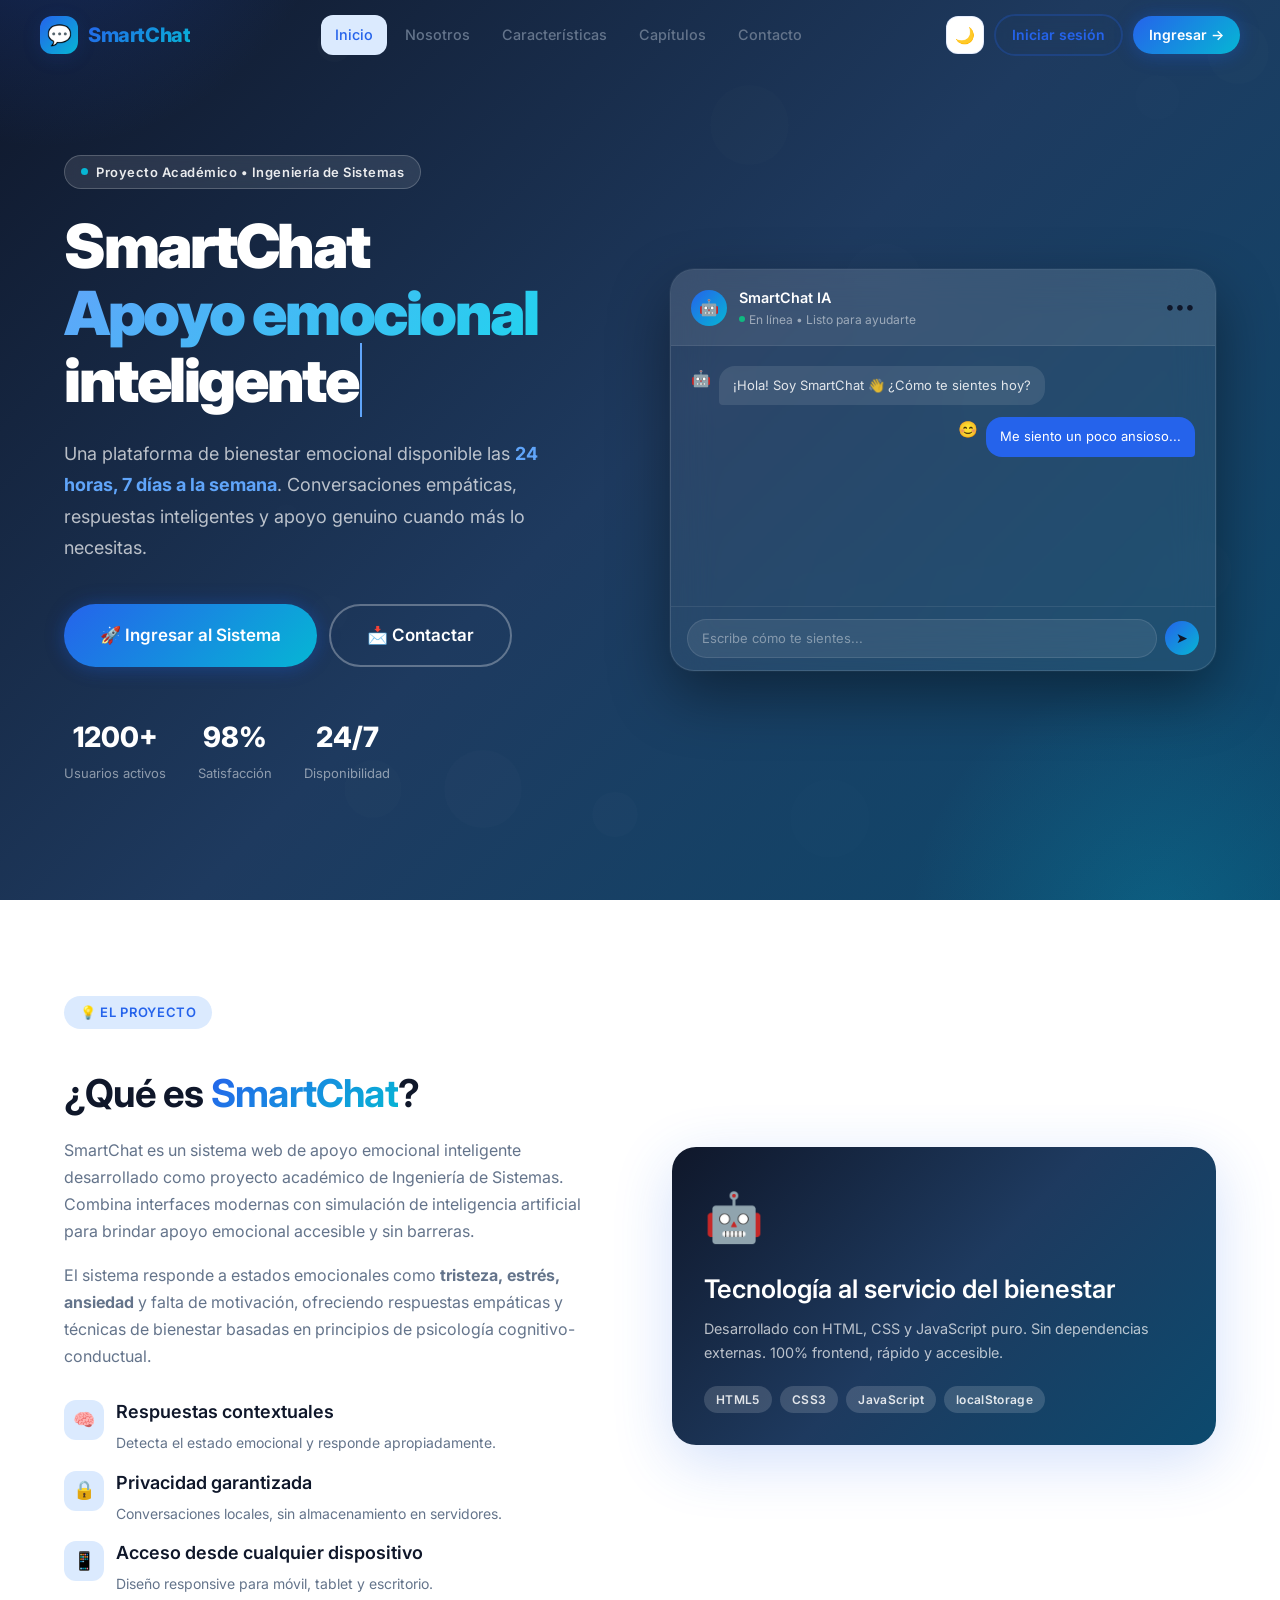
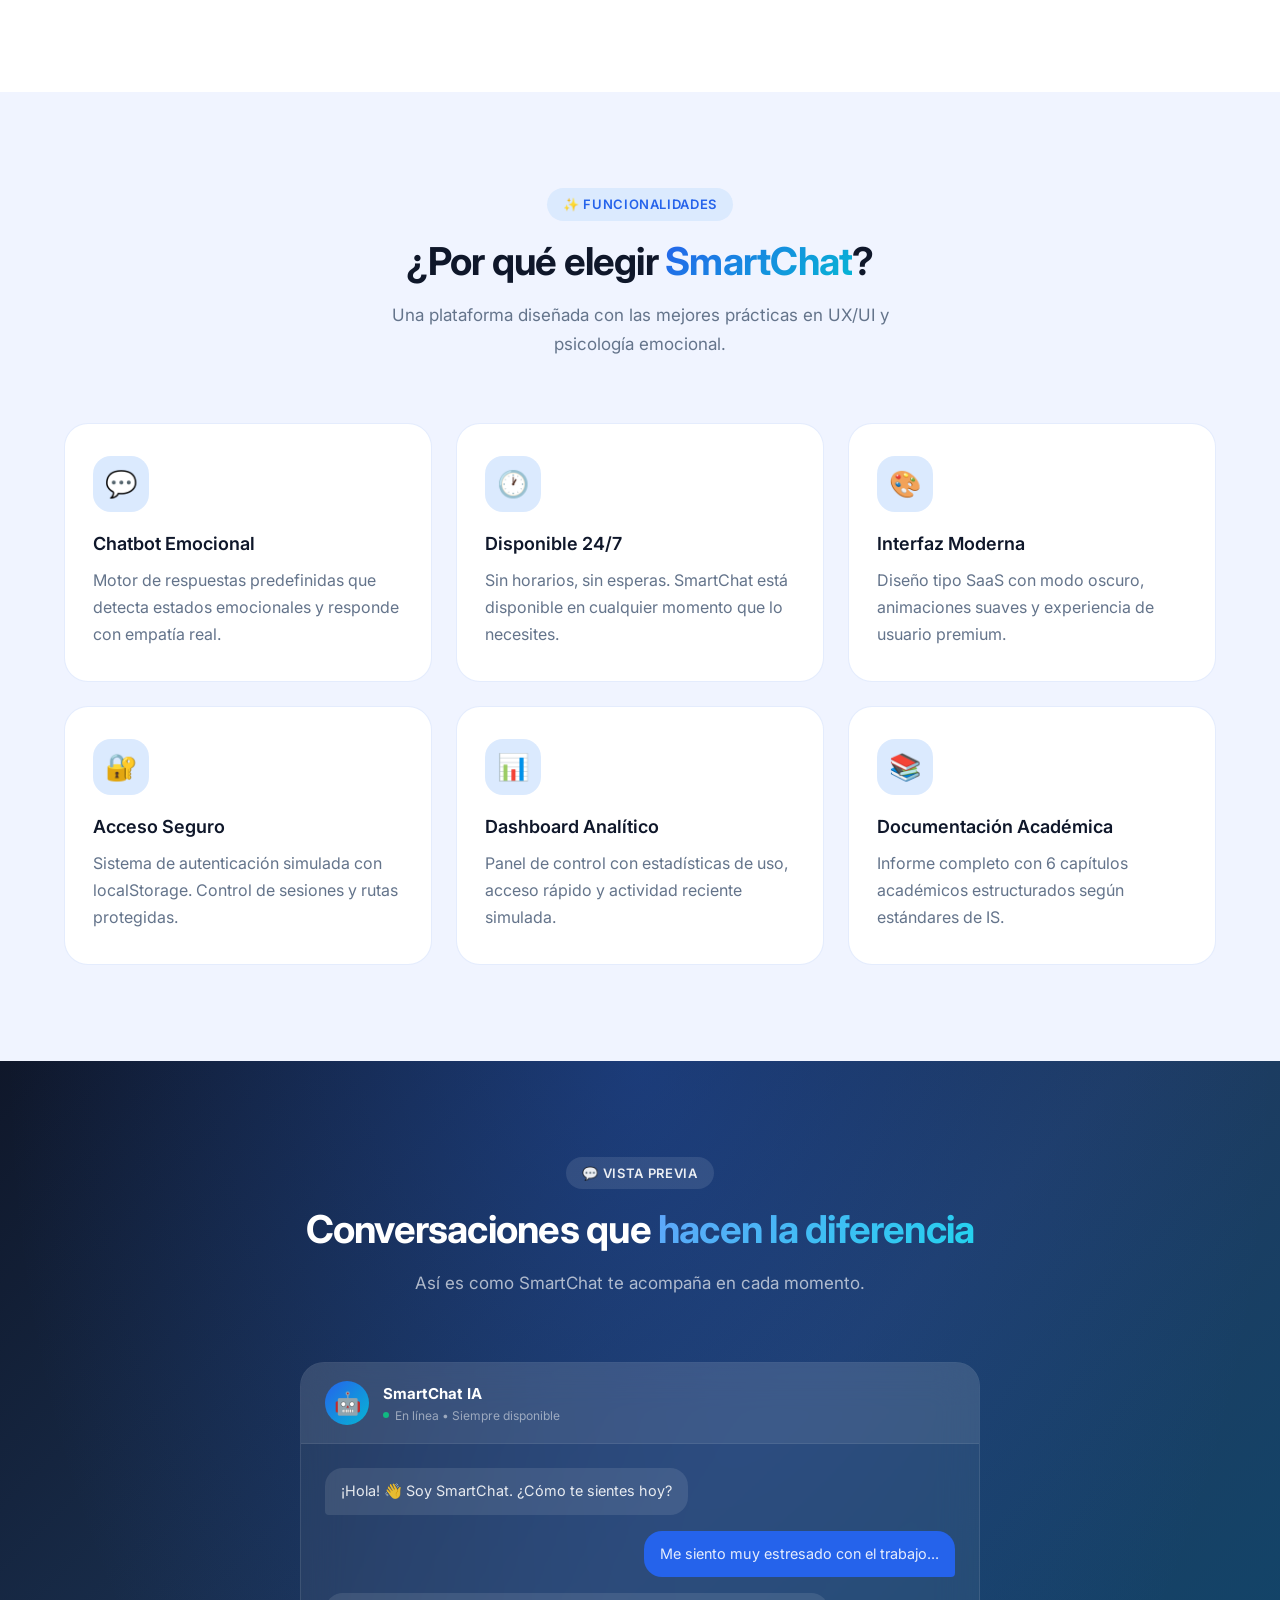
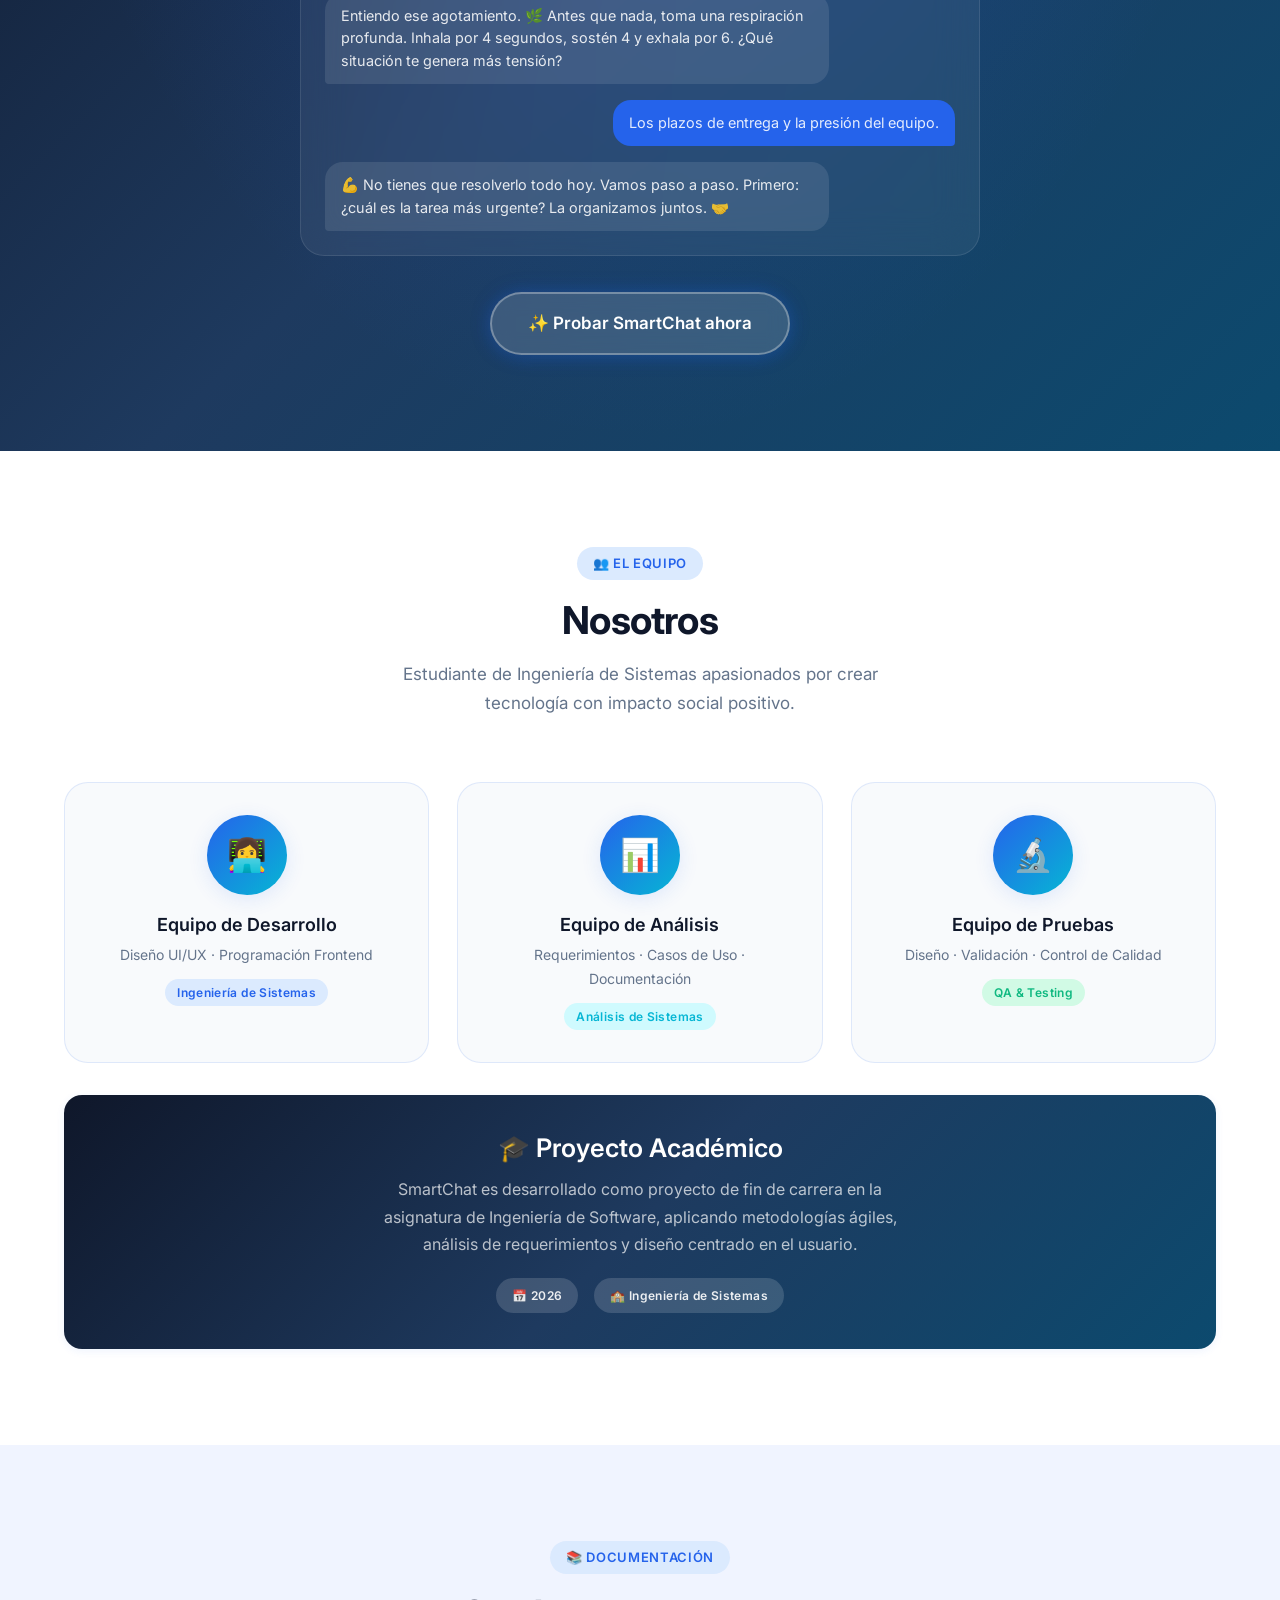
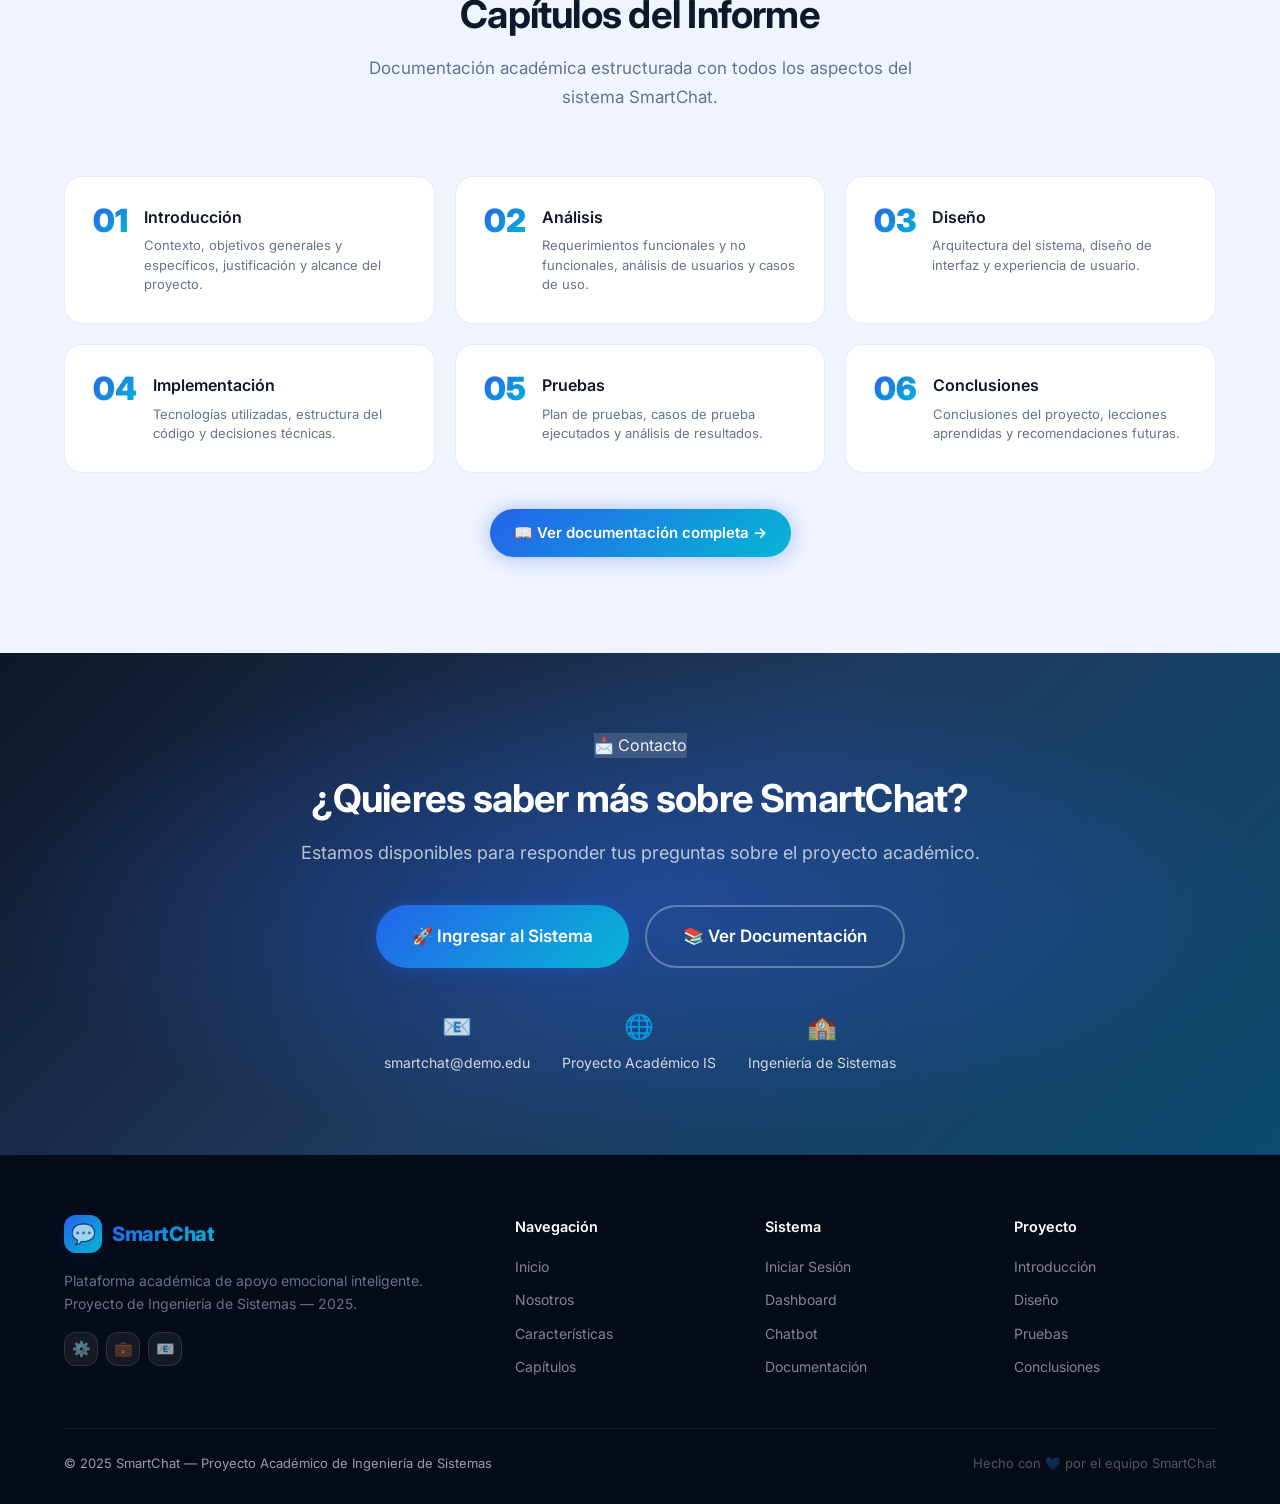
==== commit f10e4ffc: "Add files via upload" ====
--- a/index.html
+++ b/index.html
@@ -1,493 +1,513 @@
 <!DOCTYPE html>
 <html lang="es" data-theme="light">
+
 <head>
   <meta charset="UTF-8" />
   <meta name="viewport" content="width=device-width, initial-scale=1.0" />
   <title>SmartChat — Apoyo emocional inteligente 24/7</title>
-  <meta name="description" content="SmartChat es una plataforma de apoyo emocional inteligente disponible las 24 horas. Proyecto académico de Ingeniería de Sistemas." />
+  <meta name="description"
+    content="SmartChat es una plataforma de apoyo emocional inteligente disponible las 24 horas. Proyecto académico de Ingeniería de Sistemas." />
   <meta name="keywords" content="SmartChat, chatbot emocional, apoyo psicológico, IA emocional, bienestar mental" />
   <link rel="stylesheet" href="css/main.css" />
   <link rel="stylesheet" href="css/landing.css" />
   <script src="js/theme.js"></script>
 </head>
+
 <body>
 
-<!-- ═══════════════════════════════════════════════════
+  <!-- ═══════════════════════════════════════════════════
      NAVBAR
 ══════════════════════════════════════════════════════ -->
-<nav class="navbar" id="mainNav" role="navigation" aria-label="Navegación principal">
-  <div class="navbar-inner">
-    <a href="#inicio" class="nav-logo" aria-label="SmartChat inicio">
-      <div class="nav-logo-icon">💬</div>
-      <span class="nav-logo-text">SmartChat</span>
-    </a>
-
-    <div class="nav-links" role="menubar">
-      <a href="#inicio"      class="active" role="menuitem" id="nav-inicio">Inicio</a>
-      <a href="#nosotros"    role="menuitem" id="nav-nosotros">Nosotros</a>
-      <a href="#caracteristicas" role="menuitem" id="nav-features">Características</a>
-      <a href="#capitulos"   role="menuitem" id="nav-docs">Capítulos</a>
-      <a href="#contacto"    role="menuitem" id="nav-contact">Contacto</a>
-    </div>
-
-    <div class="nav-actions">
-      <button class="theme-toggle" id="themeToggle" aria-label="Cambiar tema">🌙</button>
-      <a href="login.html" class="btn btn-outline btn-sm" id="navLoginBtn">Iniciar sesión</a>
-      <a href="login.html" class="btn btn-primary btn-sm" id="navCtaBtn">Ingresar →</a>
-    </div>
-
-    <button class="hamburger" id="hamburger" aria-label="Menú móvil" aria-expanded="false">
-      <span></span><span></span><span></span>
-    </button>
-  </div>
-</nav>
-
-<!-- Mobile Menu -->
-<nav class="nav-mobile" id="mobileMenu" aria-label="Navegación móvil">
-  <a href="#inicio">🏠 Inicio</a>
-  <a href="#nosotros">👥 Nosotros</a>
-  <a href="#caracteristicas">✨ Características</a>
-  <a href="#capitulos">📚 Capítulos</a>
-  <a href="#contacto">📩 Contacto</a>
-  <a href="login.html" class="btn btn-primary" style="margin-top:8px;justify-content:center;">Ingresar al Sistema →</a>
-</nav>
-
-<!-- ═══════════════════════════════════════════════════
+  <nav class="navbar" id="mainNav" role="navigation" aria-label="Navegación principal">
+    <div class="navbar-inner">
+      <a href="#inicio" class="nav-logo" aria-label="SmartChat inicio">
+        <div class="nav-logo-icon">💬</div>
+        <span class="nav-logo-text">SmartChat</span>
+      </a>
+
+      <div class="nav-links" role="menubar">
+        <a href="#inicio" class="active" role="menuitem" id="nav-inicio">Inicio</a>
+        <a href="#nosotros" role="menuitem" id="nav-nosotros">Nosotros</a>
+        <a href="#caracteristicas" role="menuitem" id="nav-features">Características</a>
+        <a href="#capitulos" role="menuitem" id="nav-docs">Capítulos</a>
+        <a href="#contacto" role="menuitem" id="nav-contact">Contacto</a>
+      </div>
+
+      <div class="nav-actions">
+        <button class="theme-toggle" id="themeToggle" aria-label="Cambiar tema">🌙</button>
+        <a href="login.html" class="btn btn-outline btn-sm" id="navLoginBtn">Iniciar sesión</a>
+        <a href="login.html" class="btn btn-primary btn-sm" id="navCtaBtn">Ingresar →</a>
+      </div>
+
+      <button class="hamburger" id="hamburger" aria-label="Menú móvil" aria-expanded="false">
+        <span></span><span></span><span></span>
+      </button>
+    </div>
+  </nav>
+
+  <!-- Mobile Menu -->
+  <nav class="nav-mobile" id="mobileMenu" aria-label="Navegación móvil">
+    <a href="#inicio">🏠 Inicio</a>
+    <a href="#nosotros">👥 Nosotros</a>
+    <a href="#caracteristicas">✨ Características</a>
+    <a href="#capitulos">📚 Capítulos</a>
+    <a href="#contacto">📩 Contacto</a>
+    <a href="login.html" class="btn btn-primary" style="margin-top:8px;justify-content:center;">Ingresar al Sistema
+      →</a>
+  </nav>
+
+  <!-- ═══════════════════════════════════════════════════
      HERO
 ══════════════════════════════════════════════════════ -->
-<section class="hero" id="inicio" aria-label="Sección principal">
-  <div class="hero-particles" id="heroParticles" aria-hidden="true"></div>
-
-  <div class="hero-inner container">
-    <div class="hero-content">
-      <div class="hero-badge">
-        <span class="dot" aria-hidden="true"></span>
-        Proyecto Académico • Ingeniería de Sistemas
-      </div>
-
-      <h1 class="hero-title">
-        SmartChat<br>
-        <span class="gradient-word">Apoyo emocional</span><br>
-        <span id="typingText" style="border-right:2px solid #60A5FA;padding-right:3px;">inteligente</span>
-      </h1>
-
-      <p class="hero-desc">
-        Una plataforma de bienestar emocional disponible las <strong style="color:#60A5FA">24 horas, 7 días a la semana</strong>.
-        Conversaciones empáticas, respuestas inteligentes y apoyo genuino cuando más lo necesitas.
-      </p>
-
-      <div class="hero-ctas">
-        <a href="login.html" class="btn btn-primary btn-lg" id="heroMainCta">
+  <section class="hero" id="inicio" aria-label="Sección principal">
+    <div class="hero-particles" id="heroParticles" aria-hidden="true"></div>
+
+    <div class="hero-inner container">
+      <div class="hero-content">
+        <div class="hero-badge">
+          <span class="dot" aria-hidden="true"></span>
+          Proyecto Académico • Ingeniería de Sistemas
+        </div>
+
+        <h1 class="hero-title">
+          SmartChat<br>
+          <span class="gradient-word">Apoyo emocional</span><br>
+          <span id="typingText" style="border-right:2px solid #60A5FA;padding-right:3px;">inteligente</span>
+        </h1>
+
+        <p class="hero-desc">
+          Una plataforma de bienestar emocional disponible las <strong style="color:#60A5FA">24 horas, 7 días a la
+            semana</strong>.
+          Conversaciones empáticas, respuestas inteligentes y apoyo genuino cuando más lo necesitas.
+        </p>
+
+        <div class="hero-ctas">
+          <a href="login.html" class="btn btn-primary btn-lg" id="heroMainCta">
+            🚀 Ingresar al Sistema
+          </a>
+          <a href="#contacto" class="btn btn-outline btn-lg" id="heroContactCta"
+            style="color:#fff;border-color:rgba(255,255,255,0.3);">
+            📩 Contactar
+          </a>
+        </div>
+
+        <div class="hero-stats" role="list" aria-label="Estadísticas del sistema">
+          <div class="hero-stat" role="listitem">
+            <span class="stat-number" data-count="1200" data-suffix="+" id="statUsers">0</span>
+            <span class="stat-label">Usuarios activos</span>
+          </div>
+          <div class="hero-stat" role="listitem">
+            <span class="stat-number" data-count="98" data-suffix="%" id="statSat">0</span>
+            <span class="stat-label">Satisfacción</span>
+          </div>
+          <div class="hero-stat" role="listitem">
+            <span class="stat-number" data-count="24" data-suffix="/7" id="statAvail">0</span>
+            <span class="stat-label">Disponibilidad</span>
+          </div>
+        </div>
+      </div>
+
+      <!-- Chat Mockup Animado -->
+      <div class="hero-visual" aria-hidden="true">
+        <div class="chat-mockup">
+          <div class="mockup-header">
+            <div class="mockup-avatar">🤖</div>
+            <div class="mockup-info">
+              <div class="name">SmartChat IA</div>
+              <div class="status">
+                <span class="status-dot"></span> En línea • Listo para ayudarte
+              </div>
+            </div>
+            <div style="margin-left:auto;font-size:18px;">•••</div>
+          </div>
+          <div class="mockup-body" id="mockChatBody"></div>
+          <div class="mockup-footer">
+            <div class="mockup-input">Escribe cómo te sientes...</div>
+            <div class="mockup-send">➤</div>
+          </div>
+        </div>
+      </div>
+    </div>
+  </section>
+
+  <!-- ═══════════════════════════════════════════════════
+     ¿QUÉ ES SMARTCHAT?
+══════════════════════════════════════════════════════ -->
+  <section class="what-section" id="que-es" aria-labelledby="what-title">
+    <div class="container">
+      <div class="what-inner">
+        <div class="what-content reveal">
+          <div class="section-header" style="text-align:left;margin-bottom:24px;">
+            <span class="eyebrow">💡 El Proyecto</span>
+          </div>
+          <h2 id="what-title">¿Qué es <span class="text-gradient">SmartChat</span>?</h2>
+          <p style="margin-top:16px;">
+            SmartChat es un sistema web de apoyo emocional inteligente desarrollado como proyecto académico
+            de Ingeniería de Sistemas. Combina interfaces modernas con simulación de inteligencia artificial
+            para brindar apoyo emocional accesible y sin barreras.
+          </p>
+          <p>
+            El sistema responde a estados emocionales como <strong>tristeza, estrés, ansiedad</strong> y
+            falta de motivación, ofreciendo respuestas empáticas y técnicas de bienestar basadas en
+            principios de psicología cognitivo-conductual.
+          </p>
+
+          <div class="what-features">
+            <div class="what-feature">
+              <div class="what-feature-icon">🧠</div>
+              <div>
+                <h4 style="margin-bottom:4px;">Respuestas contextuales</h4>
+                <p style="font-size:0.875rem;margin:0;">Detecta el estado emocional y responde apropiadamente.</p>
+              </div>
+            </div>
+            <div class="what-feature">
+              <div class="what-feature-icon">🔒</div>
+              <div>
+                <h4 style="margin-bottom:4px;">Privacidad garantizada</h4>
+                <p style="font-size:0.875rem;margin:0;">Conversaciones locales, sin almacenamiento en servidores.</p>
+              </div>
+            </div>
+            <div class="what-feature">
+              <div class="what-feature-icon">📱</div>
+              <div>
+                <h4 style="margin-bottom:4px;">Acceso desde cualquier dispositivo</h4>
+                <p style="font-size:0.875rem;margin:0;">Diseño responsive para móvil, tablet y escritorio.</p>
+              </div>
+            </div>
+          </div>
+        </div>
+
+        <div class="what-visual reveal delay-200">
+          <div class="visual-card">
+            <div style="font-size:3rem;margin-bottom:16px;">🤖</div>
+            <h3 style="color:#fff;margin-bottom:12px;">Tecnología al servicio del bienestar</h3>
+            <p style="color:rgba(255,255,255,0.7);font-size:0.9rem;">
+              Desarrollado con HTML, CSS y JavaScript puro. Sin dependencias externas.
+              100% frontend, rápido y accesible.
+            </p>
+            <div style="display:flex;gap:8px;flex-wrap:wrap;margin-top:20px;">
+              <span class="badge" style="background:rgba(255,255,255,0.15);color:rgba(255,255,255,0.85);">HTML5</span>
+              <span class="badge" style="background:rgba(255,255,255,0.15);color:rgba(255,255,255,0.85);">CSS3</span>
+              <span class="badge"
+                style="background:rgba(255,255,255,0.15);color:rgba(255,255,255,0.85);">JavaScript</span>
+              <span class="badge"
+                style="background:rgba(255,255,255,0.15);color:rgba(255,255,255,0.85);">localStorage</span>
+            </div>
+          </div>
+        </div>
+      </div>
+    </div>
+  </section>
+
+  <!-- ═══════════════════════════════════════════════════
+     CARACTERÍSTICAS
+══════════════════════════════════════════════════════ -->
+  <section class="features-section" id="caracteristicas" aria-labelledby="features-title">
+    <div class="container">
+      <div class="section-header reveal">
+        <span class="eyebrow">✨ Funcionalidades</span>
+        <h2 id="features-title">¿Por qué elegir <span class="text-gradient">SmartChat</span>?</h2>
+        <p>Una plataforma diseñada con las mejores prácticas en UX/UI y psicología emocional.</p>
+      </div>
+
+      <div class="features-grid">
+        <div class="feature-card reveal delay-100">
+          <div class="feature-icon">💬</div>
+          <h3>Chatbot Emocional</h3>
+          <p>Motor de respuestas predefinidas que detecta estados emocionales y responde con empatía real.</p>
+        </div>
+        <div class="feature-card reveal delay-200">
+          <div class="feature-icon">🕐</div>
+          <h3>Disponible 24/7</h3>
+          <p>Sin horarios, sin esperas. SmartChat está disponible en cualquier momento que lo necesites.</p>
+        </div>
+        <div class="feature-card reveal delay-300">
+          <div class="feature-icon">🎨</div>
+          <h3>Interfaz Moderna</h3>
+          <p>Diseño tipo SaaS con modo oscuro, animaciones suaves y experiencia de usuario premium.</p>
+        </div>
+        <div class="feature-card reveal delay-100">
+          <div class="feature-icon">🔐</div>
+          <h3>Acceso Seguro</h3>
+          <p>Sistema de autenticación simulada con localStorage. Control de sesiones y rutas protegidas.</p>
+        </div>
+        <div class="feature-card reveal delay-200">
+          <div class="feature-icon">📊</div>
+          <h3>Dashboard Analítico</h3>
+          <p>Panel de control con estadísticas de uso, acceso rápido y actividad reciente simulada.</p>
+        </div>
+        <div class="feature-card reveal delay-300">
+          <div class="feature-icon">📚</div>
+          <h3>Documentación Académica</h3>
+          <p>Informe completo con 6 capítulos académicos estructurados según estándares de IS.</p>
+        </div>
+      </div>
+    </div>
+  </section>
+
+  <!-- ═══════════════════════════════════════════════════
+     VISTA PREVIA DEL CHAT
+══════════════════════════════════════════════════════ -->
+  <section class="preview-section" aria-labelledby="preview-title">
+    <div class="container preview-inner">
+      <div class="section-header reveal" style="color:white;">
+        <span class="eyebrow" style="background:rgba(255,255,255,0.1);color:rgba(255,255,255,0.9);">💬 Vista
+          Previa</span>
+        <h2 id="preview-title" style="color:white;">Conversaciones que <span
+            style="background:linear-gradient(135deg,#60A5FA,#22D3EE);-webkit-background-clip:text;-webkit-text-fill-color:transparent;background-clip:text;">hacen
+            la diferencia</span></h2>
+        <p style="color:rgba(255,255,255,0.65);">Así es como SmartChat te acompaña en cada momento.</p>
+      </div>
+
+      <div class="preview-chat reveal delay-200" role="log" aria-label="Ejemplo de conversación con SmartChat">
+        <div class="preview-chat-header">
+          <div class="preview-avatar">🤖</div>
+          <div>
+            <div style="font-weight:700;color:#fff;font-size:0.9375rem;">SmartChat IA</div>
+            <div style="font-size:0.75rem;color:rgba(255,255,255,0.5);display:flex;gap:6px;align-items:center;">
+              <span class="status-dot"></span> En línea • Siempre disponible
+            </div>
+          </div>
+        </div>
+        <div class="preview-chat-body">
+          <div class="preview-msg bot-msg">
+            <div class="preview-bubble">¡Hola! 👋 Soy SmartChat. ¿Cómo te sientes hoy?</div>
+          </div>
+          <div class="preview-msg user-msg">
+            <div class="preview-bubble">Me siento muy estresado con el trabajo...</div>
+          </div>
+          <div class="preview-msg bot-msg">
+            <div class="preview-bubble">Entiendo ese agotamiento. 🌿 Antes que nada, toma una respiración profunda.
+              Inhala por 4 segundos, sostén 4 y exhala por 6. ¿Qué situación te genera más tensión?</div>
+          </div>
+          <div class="preview-msg user-msg">
+            <div class="preview-bubble">Los plazos de entrega y la presión del equipo.</div>
+          </div>
+          <div class="preview-msg bot-msg">
+            <div class="preview-bubble">💪 No tienes que resolverlo todo hoy. Vamos paso a paso. Primero: ¿cuál es la
+              tarea más urgente? La organizamos juntos. 🤝</div>
+          </div>
+        </div>
+      </div>
+
+      <div style="text-align:center;margin-top:36px;" class="reveal delay-300">
+        <a href="login.html" class="btn btn-primary btn-lg" id="previewCta"
+          style="background:rgba(255,255,255,0.15);border:2px solid rgba(255,255,255,0.3);backdrop-filter:blur(10px);">
+          ✨ Probar SmartChat ahora
+        </a>
+      </div>
+    </div>
+  </section>
+
+  <!-- ═══════════════════════════════════════════════════
+     NOSOTROS
+══════════════════════════════════════════════════════ -->
+  <section class="about-section" id="nosotros" aria-labelledby="about-title">
+    <div class="container">
+      <div class="section-header reveal">
+        <span class="eyebrow">👥 El Equipo</span>
+        <h2 id="about-title">Nosotros</h2>
+        <p>Estudiante de Ingeniería de Sistemas apasionados por crear tecnología con impacto social positivo.</p>
+      </div>
+
+      <div class="team-grid">
+        <div class="team-card reveal delay-100">
+          <div class="team-avatar">👩‍💻</div>
+          <h4>Equipo de Desarrollo</h4>
+          <p class="text-muted">Diseño UI/UX · Programación Frontend</p>
+          <div style="margin-top:12px;">
+            <span class="badge badge-primary">Ingeniería de Sistemas</span>
+          </div>
+        </div>
+        <div class="team-card reveal delay-200">
+          <div class="team-avatar">📊</div>
+          <h4>Equipo de Análisis</h4>
+          <p class="text-muted">Requerimientos · Casos de Uso · Documentación</p>
+          <div style="margin-top:12px;">
+            <span class="badge badge-accent">Análisis de Sistemas</span>
+          </div>
+        </div>
+        <div class="team-card reveal delay-300">
+          <div class="team-avatar">🔬</div>
+          <h4>Equipo de Pruebas</h4>
+          <p class="text-muted">Diseño · Validación · Control de Calidad</p>
+          <div style="margin-top:12px;">
+            <span class="badge badge-success">QA & Testing</span>
+          </div>
+        </div>
+      </div>
+
+      <div class="card reveal delay-400"
+        style="margin-top:32px;background:var(--gradient-hero);border:none;color:white;text-align:center;padding:36px;">
+        <h3 style="color:#fff;margin-bottom:12px;">🎓 Proyecto Académico</h3>
+        <p style="color:rgba(255,255,255,0.7);max-width:560px;margin:0 auto 20px;">
+          SmartChat es desarrollado como proyecto de fin de carrera en la asignatura de Ingeniería de Software,
+          aplicando metodologías ágiles, análisis de requerimientos y diseño centrado en el usuario.
+        </p>
+        <div style="display:flex;gap:16px;justify-content:center;flex-wrap:wrap;">
+          <span class="badge" style="background:rgba(255,255,255,0.15);color:rgba(255,255,255,0.9);padding:8px 16px;">📅
+            2026</span>
+          <span class="badge" style="background:rgba(255,255,255,0.15);color:rgba(255,255,255,0.9);padding:8px 16px;">🏫
+            Ingeniería de Sistemas</span>
+        </div>
+      </div>
+    </div>
+  </section>
+
+  <!-- ═══════════════════════════════════════════════════
+     CAPÍTULOS DEL INFORME
+══════════════════════════════════════════════════════ -->
+  <section class="chapters-section" id="capitulos" aria-labelledby="chapters-title">
+    <div class="container">
+      <div class="section-header reveal">
+        <span class="eyebrow">📚 Documentación</span>
+        <h2 id="chapters-title">Capítulos del Informe</h2>
+        <p>Documentación académica estructurada con todos los aspectos del sistema SmartChat.</p>
+      </div>
+
+      <div class="chapters-grid">
+        <a class="chapter-card reveal delay-100" href="pages/documentacion.html#cap1" id="chap1Link">
+          <div class="chapter-num">01</div>
+          <div class="chapter-info">
+            <h4>Introducción</h4>
+            <p>Contexto, objetivos generales y específicos, justificación y alcance del proyecto.</p>
+          </div>
+        </a>
+        <a class="chapter-card reveal delay-200" href="pages/documentacion.html#cap2" id="chap2Link">
+          <div class="chapter-num">02</div>
+          <div class="chapter-info">
+            <h4>Análisis</h4>
+            <p>Requerimientos funcionales y no funcionales, análisis de usuarios y casos de uso.</p>
+          </div>
+        </a>
+        <a class="chapter-card reveal delay-300" href="pages/documentacion.html#cap3" id="chap3Link">
+          <div class="chapter-num">03</div>
+          <div class="chapter-info">
+            <h4>Diseño</h4>
+            <p>Arquitectura del sistema, diseño de interfaz y experiencia de usuario.</p>
+          </div>
+        </a>
+        <a class="chapter-card reveal delay-100" href="pages/documentacion.html#cap4" id="chap4Link">
+          <div class="chapter-num">04</div>
+          <div class="chapter-info">
+            <h4>Implementación</h4>
+            <p>Tecnologías utilizadas, estructura del código y decisiones técnicas.</p>
+          </div>
+        </a>
+        <a class="chapter-card reveal delay-200" href="pages/documentacion.html#cap5" id="chap5Link">
+          <div class="chapter-num">05</div>
+          <div class="chapter-info">
+            <h4>Pruebas</h4>
+            <p>Plan de pruebas, casos de prueba ejecutados y análisis de resultados.</p>
+          </div>
+        </a>
+        <a class="chapter-card reveal delay-300" href="pages/documentacion.html#cap6" id="chap6Link">
+          <div class="chapter-num">06</div>
+          <div class="chapter-info">
+            <h4>Conclusiones</h4>
+            <p>Conclusiones del proyecto, lecciones aprendidas y recomendaciones futuras.</p>
+          </div>
+        </a>
+      </div>
+
+      <div style="text-align:center;margin-top:36px;" class="reveal">
+        <a href="pages/documentacion.html" class="btn btn-primary" id="docsFullBtn">
+          📖 Ver documentación completa →
+        </a>
+      </div>
+    </div>
+  </section>
+
+  <!-- ═══════════════════════════════════════════════════
+     CONTACTO CTA
+══════════════════════════════════════════════════════ -->
+  <section class="cta-section" id="contacto" aria-labelledby="cta-title">
+    <div class="container">
+      <span class="eyebrow"
+        style="background:rgba(255,255,255,0.15);color:rgba(255,255,255,0.9);margin-bottom:16px;display:inline-flex;">📩
+        Contacto</span>
+      <h2 id="cta-title">¿Quieres saber más sobre SmartChat?</h2>
+      <p>Estamos disponibles para responder tus preguntas sobre el proyecto académico.</p>
+      <div style="display:flex;gap:16px;justify-content:center;flex-wrap:wrap;">
+        <a href="login.html" class="btn btn-primary btn-lg" id="ctaMainBtn">
           🚀 Ingresar al Sistema
         </a>
-        <a href="#contacto" class="btn btn-outline btn-lg" id="heroContactCta" style="color:#fff;border-color:rgba(255,255,255,0.3);">
-          📩 Contactar
-        </a>
-      </div>
-
-      <div class="hero-stats" role="list" aria-label="Estadísticas del sistema">
-        <div class="hero-stat" role="listitem">
-          <span class="stat-number" data-count="1200" data-suffix="+" id="statUsers">0</span>
-          <span class="stat-label">Usuarios activos</span>
-        </div>
-        <div class="hero-stat" role="listitem">
-          <span class="stat-number" data-count="98" data-suffix="%" id="statSat">0</span>
-          <span class="stat-label">Satisfacción</span>
-        </div>
-        <div class="hero-stat" role="listitem">
-          <span class="stat-number" data-count="24" data-suffix="/7" id="statAvail">0</span>
-          <span class="stat-label">Disponibilidad</span>
-        </div>
-      </div>
-    </div>
-
-    <!-- Chat Mockup Animado -->
-    <div class="hero-visual" aria-hidden="true">
-      <div class="chat-mockup">
-        <div class="mockup-header">
-          <div class="mockup-avatar">🤖</div>
-          <div class="mockup-info">
-            <div class="name">SmartChat IA</div>
-            <div class="status">
-              <span class="status-dot"></span> En línea • Listo para ayudarte
-            </div>
-          </div>
-          <div style="margin-left:auto;font-size:18px;">•••</div>
-        </div>
-        <div class="mockup-body" id="mockChatBody"></div>
-        <div class="mockup-footer">
-          <div class="mockup-input">Escribe cómo te sientes...</div>
-          <div class="mockup-send">➤</div>
-        </div>
-      </div>
-    </div>
-  </div>
-</section>
-
-<!-- ═══════════════════════════════════════════════════
-     ¿QUÉ ES SMARTCHAT?
-══════════════════════════════════════════════════════ -->
-<section class="what-section" id="que-es" aria-labelledby="what-title">
-  <div class="container">
-    <div class="what-inner">
-      <div class="what-content reveal">
-        <div class="section-header" style="text-align:left;margin-bottom:24px;">
-          <span class="eyebrow">💡 El Proyecto</span>
-        </div>
-        <h2 id="what-title">¿Qué es <span class="text-gradient">SmartChat</span>?</h2>
-        <p style="margin-top:16px;">
-          SmartChat es un sistema web de apoyo emocional inteligente desarrollado como proyecto académico
-          de Ingeniería de Sistemas. Combina interfaces modernas con simulación de inteligencia artificial
-          para brindar apoyo emocional accesible y sin barreras.
-        </p>
-        <p>
-          El sistema responde a estados emocionales como <strong>tristeza, estrés, ansiedad</strong> y
-          falta de motivación, ofreciendo respuestas empáticas y técnicas de bienestar basadas en
-          principios de psicología cognitivo-conductual.
-        </p>
-
-        <div class="what-features">
-          <div class="what-feature">
-            <div class="what-feature-icon">🧠</div>
-            <div>
-              <h4 style="margin-bottom:4px;">Respuestas contextuales</h4>
-              <p style="font-size:0.875rem;margin:0;">Detecta el estado emocional y responde apropiadamente.</p>
-            </div>
-          </div>
-          <div class="what-feature">
-            <div class="what-feature-icon">🔒</div>
-            <div>
-              <h4 style="margin-bottom:4px;">Privacidad garantizada</h4>
-              <p style="font-size:0.875rem;margin:0;">Conversaciones locales, sin almacenamiento en servidores.</p>
-            </div>
-          </div>
-          <div class="what-feature">
-            <div class="what-feature-icon">📱</div>
-            <div>
-              <h4 style="margin-bottom:4px;">Acceso desde cualquier dispositivo</h4>
-              <p style="font-size:0.875rem;margin:0;">Diseño responsive para móvil, tablet y escritorio.</p>
-            </div>
-          </div>
-        </div>
-      </div>
-
-      <div class="what-visual reveal delay-200">
-        <div class="visual-card">
-          <div style="font-size:3rem;margin-bottom:16px;">🤖</div>
-          <h3 style="color:#fff;margin-bottom:12px;">Tecnología al servicio del bienestar</h3>
-          <p style="color:rgba(255,255,255,0.7);font-size:0.9rem;">
-            Desarrollado con HTML, CSS y JavaScript puro. Sin dependencias externas.
-            100% frontend, rápido y accesible.
-          </p>
-          <div style="display:flex;gap:8px;flex-wrap:wrap;margin-top:20px;">
-            <span class="badge" style="background:rgba(255,255,255,0.15);color:rgba(255,255,255,0.85);">HTML5</span>
-            <span class="badge" style="background:rgba(255,255,255,0.15);color:rgba(255,255,255,0.85);">CSS3</span>
-            <span class="badge" style="background:rgba(255,255,255,0.15);color:rgba(255,255,255,0.85);">JavaScript</span>
-            <span class="badge" style="background:rgba(255,255,255,0.15);color:rgba(255,255,255,0.85);">localStorage</span>
-          </div>
-        </div>
-      </div>
-    </div>
-  </div>
-</section>
-
-<!-- ═══════════════════════════════════════════════════
-     CARACTERÍSTICAS
-══════════════════════════════════════════════════════ -->
-<section class="features-section" id="caracteristicas" aria-labelledby="features-title">
-  <div class="container">
-    <div class="section-header reveal">
-      <span class="eyebrow">✨ Funcionalidades</span>
-      <h2 id="features-title">¿Por qué elegir <span class="text-gradient">SmartChat</span>?</h2>
-      <p>Una plataforma diseñada con las mejores prácticas en UX/UI y psicología emocional.</p>
-    </div>
-
-    <div class="features-grid">
-      <div class="feature-card reveal delay-100">
-        <div class="feature-icon">💬</div>
-        <h3>Chatbot Emocional</h3>
-        <p>Motor de respuestas predefinidas que detecta estados emocionales y responde con empatía real.</p>
-      </div>
-      <div class="feature-card reveal delay-200">
-        <div class="feature-icon">🕐</div>
-        <h3>Disponible 24/7</h3>
-        <p>Sin horarios, sin esperas. SmartChat está disponible en cualquier momento que lo necesites.</p>
-      </div>
-      <div class="feature-card reveal delay-300">
-        <div class="feature-icon">🎨</div>
-        <h3>Interfaz Moderna</h3>
-        <p>Diseño tipo SaaS con modo oscuro, animaciones suaves y experiencia de usuario premium.</p>
-      </div>
-      <div class="feature-card reveal delay-100">
-        <div class="feature-icon">🔐</div>
-        <h3>Acceso Seguro</h3>
-        <p>Sistema de autenticación simulada con localStorage. Control de sesiones y rutas protegidas.</p>
-      </div>
-      <div class="feature-card reveal delay-200">
-        <div class="feature-icon">📊</div>
-        <h3>Dashboard Analítico</h3>
-        <p>Panel de control con estadísticas de uso, acceso rápido y actividad reciente simulada.</p>
-      </div>
-      <div class="feature-card reveal delay-300">
-        <div class="feature-icon">📚</div>
-        <h3>Documentación Académica</h3>
-        <p>Informe completo con 6 capítulos académicos estructurados según estándares de IS.</p>
-      </div>
-    </div>
-  </div>
-</section>
-
-<!-- ═══════════════════════════════════════════════════
-     VISTA PREVIA DEL CHAT
-══════════════════════════════════════════════════════ -->
-<section class="preview-section" aria-labelledby="preview-title">
-  <div class="container preview-inner">
-    <div class="section-header reveal" style="color:white;">
-      <span class="eyebrow" style="background:rgba(255,255,255,0.1);color:rgba(255,255,255,0.9);">💬 Vista Previa</span>
-      <h2 id="preview-title" style="color:white;">Conversaciones que <span style="background:linear-gradient(135deg,#60A5FA,#22D3EE);-webkit-background-clip:text;-webkit-text-fill-color:transparent;background-clip:text;">hacen la diferencia</span></h2>
-      <p style="color:rgba(255,255,255,0.65);">Así es como SmartChat te acompaña en cada momento.</p>
-    </div>
-
-    <div class="preview-chat reveal delay-200" role="log" aria-label="Ejemplo de conversación con SmartChat">
-      <div class="preview-chat-header">
-        <div class="preview-avatar">🤖</div>
-        <div>
-          <div style="font-weight:700;color:#fff;font-size:0.9375rem;">SmartChat IA</div>
-          <div style="font-size:0.75rem;color:rgba(255,255,255,0.5);display:flex;gap:6px;align-items:center;">
-            <span class="status-dot"></span> En línea • Siempre disponible
-          </div>
-        </div>
-      </div>
-      <div class="preview-chat-body">
-        <div class="preview-msg bot-msg">
-          <div class="preview-bubble">¡Hola! 👋 Soy SmartChat. ¿Cómo te sientes hoy?</div>
-        </div>
-        <div class="preview-msg user-msg">
-          <div class="preview-bubble">Me siento muy estresado con el trabajo...</div>
-        </div>
-        <div class="preview-msg bot-msg">
-          <div class="preview-bubble">Entiendo ese agotamiento. 🌿 Antes que nada, toma una respiración profunda. Inhala por 4 segundos, sostén 4 y exhala por 6. ¿Qué situación te genera más tensión?</div>
-        </div>
-        <div class="preview-msg user-msg">
-          <div class="preview-bubble">Los plazos de entrega y la presión del equipo.</div>
-        </div>
-        <div class="preview-msg bot-msg">
-          <div class="preview-bubble">💪 No tienes que resolverlo todo hoy. Vamos paso a paso. Primero: ¿cuál es la tarea más urgente? La organizamos juntos. 🤝</div>
-        </div>
-      </div>
-    </div>
-
-    <div style="text-align:center;margin-top:36px;" class="reveal delay-300">
-      <a href="login.html" class="btn btn-primary btn-lg" id="previewCta" style="background:rgba(255,255,255,0.15);border:2px solid rgba(255,255,255,0.3);backdrop-filter:blur(10px);">
-        ✨ Probar SmartChat ahora
-      </a>
-    </div>
-  </div>
-</section>
-
-<!-- ═══════════════════════════════════════════════════
-     NOSOTROS
-══════════════════════════════════════════════════════ -->
-<section class="about-section" id="nosotros" aria-labelledby="about-title">
-  <div class="container">
-    <div class="section-header reveal">
-      <span class="eyebrow">👥 El Equipo</span>
-      <h2 id="about-title">Nosotros</h2>
-      <p>Somos estudiantes de Ingeniería de Sistemas apasionados por crear tecnología con impacto social positivo.</p>
-    </div>
-
-    <div class="team-grid">
-      <div class="team-card reveal delay-100">
-        <div class="team-avatar">👩‍💻</div>
-        <h4>Equipo de Desarrollo</h4>
-        <p class="text-muted">Diseño UI/UX · Programación Frontend</p>
-        <div style="margin-top:12px;">
-          <span class="badge badge-primary">Ingeniería de Sistemas</span>
-        </div>
-      </div>
-      <div class="team-card reveal delay-200">
-        <div class="team-avatar">📊</div>
-        <h4>Equipo de Análisis</h4>
-        <p class="text-muted">Requerimientos · Casos de Uso · Documentación</p>
-        <div style="margin-top:12px;">
-          <span class="badge badge-accent">Análisis de Sistemas</span>
-        </div>
-      </div>
-      <div class="team-card reveal delay-300">
-        <div class="team-avatar">🔬</div>
-        <h4>Equipo de Pruebas</h4>
-        <p class="text-muted">Testing · Validación · Control de Calidad</p>
-        <div style="margin-top:12px;">
-          <span class="badge badge-success">QA & Testing</span>
-        </div>
-      </div>
-    </div>
-
-    <div class="card reveal delay-400" style="margin-top:32px;background:var(--gradient-hero);border:none;color:white;text-align:center;padding:36px;">
-      <h3 style="color:#fff;margin-bottom:12px;">🎓 Proyecto Académico</h3>
-      <p style="color:rgba(255,255,255,0.7);max-width:560px;margin:0 auto 20px;">
-        SmartChat es desarrollado como proyecto de fin de carrera en la asignatura de Ingeniería de Software,
-        aplicando metodologías ágiles, análisis de requerimientos y diseño centrado en el usuario.
-      </p>
-      <div style="display:flex;gap:16px;justify-content:center;flex-wrap:wrap;">
-        <span class="badge" style="background:rgba(255,255,255,0.15);color:rgba(255,255,255,0.9);padding:8px 16px;">📅 2024 - 2025</span>
-        <span class="badge" style="background:rgba(255,255,255,0.15);color:rgba(255,255,255,0.9);padding:8px 16px;">🏫 Ingeniería de Sistemas</span>
-        <span class="badge" style="background:rgba(255,255,255,0.15);color:rgba(255,255,255,0.9);padding:8px 16px;">⭐ Proyecto Integrador</span>
-      </div>
-    </div>
-  </div>
-</section>
-
-<!-- ═══════════════════════════════════════════════════
-     CAPÍTULOS DEL INFORME
-══════════════════════════════════════════════════════ -->
-<section class="chapters-section" id="capitulos" aria-labelledby="chapters-title">
-  <div class="container">
-    <div class="section-header reveal">
-      <span class="eyebrow">📚 Documentación</span>
-      <h2 id="chapters-title">Capítulos del Informe</h2>
-      <p>Documentación académica estructurada con todos los aspectos del sistema SmartChat.</p>
-    </div>
-
-    <div class="chapters-grid">
-      <a class="chapter-card reveal delay-100" href="pages/documentacion.html#cap1" id="chap1Link">
-        <div class="chapter-num">01</div>
-        <div class="chapter-info">
-          <h4>Introducción</h4>
-          <p>Contexto, objetivos generales y específicos, justificación y alcance del proyecto.</p>
-        </div>
-      </a>
-      <a class="chapter-card reveal delay-200" href="pages/documentacion.html#cap2" id="chap2Link">
-        <div class="chapter-num">02</div>
-        <div class="chapter-info">
-          <h4>Análisis</h4>
-          <p>Requerimientos funcionales y no funcionales, análisis de usuarios y casos de uso.</p>
-        </div>
-      </a>
-      <a class="chapter-card reveal delay-300" href="pages/documentacion.html#cap3" id="chap3Link">
-        <div class="chapter-num">03</div>
-        <div class="chapter-info">
-          <h4>Diseño</h4>
-          <p>Arquitectura del sistema, diseño de interfaz y experiencia de usuario.</p>
-        </div>
-      </a>
-      <a class="chapter-card reveal delay-100" href="pages/documentacion.html#cap4" id="chap4Link">
-        <div class="chapter-num">04</div>
-        <div class="chapter-info">
-          <h4>Implementación</h4>
-          <p>Tecnologías utilizadas, estructura del código y decisiones técnicas.</p>
-        </div>
-      </a>
-      <a class="chapter-card reveal delay-200" href="pages/documentacion.html#cap5" id="chap5Link">
-        <div class="chapter-num">05</div>
-        <div class="chapter-info">
-          <h4>Pruebas</h4>
-          <p>Plan de pruebas, casos de prueba ejecutados y análisis de resultados.</p>
-        </div>
-      </a>
-      <a class="chapter-card reveal delay-300" href="pages/documentacion.html#cap6" id="chap6Link">
-        <div class="chapter-num">06</div>
-        <div class="chapter-info">
-          <h4>Conclusiones</h4>
-          <p>Conclusiones del proyecto, lecciones aprendidas y recomendaciones futuras.</p>
-        </div>
-      </a>
-    </div>
-
-    <div style="text-align:center;margin-top:36px;" class="reveal">
-      <a href="pages/documentacion.html" class="btn btn-primary" id="docsFullBtn">
-        📖 Ver documentación completa →
-      </a>
-    </div>
-  </div>
-</section>
-
-<!-- ═══════════════════════════════════════════════════
-     CONTACTO CTA
-══════════════════════════════════════════════════════ -->
-<section class="cta-section" id="contacto" aria-labelledby="cta-title">
-  <div class="container">
-    <span class="eyebrow" style="background:rgba(255,255,255,0.15);color:rgba(255,255,255,0.9);margin-bottom:16px;display:inline-flex;">📩 Contacto</span>
-    <h2 id="cta-title">¿Quieres saber más sobre SmartChat?</h2>
-    <p>Estamos disponibles para responder tus preguntas sobre el proyecto académico.</p>
-    <div style="display:flex;gap:16px;justify-content:center;flex-wrap:wrap;">
-      <a href="login.html" class="btn btn-primary btn-lg" id="ctaMainBtn">
-        🚀 Ingresar al Sistema
-      </a>
-      <a href="pages/documentacion.html" class="btn btn-outline btn-lg" id="ctaDocsBtn" style="color:#fff;border-color:rgba(255,255,255,0.3);">
-        📚 Ver Documentación
-      </a>
-    </div>
-    <div style="margin-top:40px;display:flex;gap:32px;justify-content:center;flex-wrap:wrap;" class="reveal">
-      <div style="text-align:center;color:rgba(255,255,255,0.8);">
-        <div style="font-size:1.5rem;margin-bottom:6px;">📧</div>
-        <div style="font-size:0.875rem;">smartchat@demo.edu</div>
-      </div>
-      <div style="text-align:center;color:rgba(255,255,255,0.8);">
-        <div style="font-size:1.5rem;margin-bottom:6px;">🌐</div>
-        <div style="font-size:0.875rem;">Proyecto Académico IS</div>
-      </div>
-      <div style="text-align:center;color:rgba(255,255,255,0.8);">
-        <div style="font-size:1.5rem;margin-bottom:6px;">🏫</div>
-        <div style="font-size:0.875rem;">Ingeniería de Sistemas</div>
-      </div>
-    </div>
-  </div>
-</section>
-
-<!-- ═══════════════════════════════════════════════════
+        <a href="pages/documentacion.html" class="btn btn-outline btn-lg" id="ctaDocsBtn"
+          style="color:#fff;border-color:rgba(255,255,255,0.3);">
+          📚 Ver Documentación
+        </a>
+      </div>
+      <div style="margin-top:40px;display:flex;gap:32px;justify-content:center;flex-wrap:wrap;" class="reveal">
+        <div style="text-align:center;color:rgba(255,255,255,0.8);">
+          <div style="font-size:1.5rem;margin-bottom:6px;">📧</div>
+          <div style="font-size:0.875rem;">smartchat@demo.edu</div>
+        </div>
+        <div style="text-align:center;color:rgba(255,255,255,0.8);">
+          <div style="font-size:1.5rem;margin-bottom:6px;">🌐</div>
+          <div style="font-size:0.875rem;">Proyecto Académico IS</div>
+        </div>
+        <div style="text-align:center;color:rgba(255,255,255,0.8);">
+          <div style="font-size:1.5rem;margin-bottom:6px;">🏫</div>
+          <div style="font-size:0.875rem;">Ingeniería de Sistemas</div>
+        </div>
+      </div>
+    </div>
+  </section>
+
+  <!-- ═══════════════════════════════════════════════════
      FOOTER
 ══════════════════════════════════════════════════════ -->
-<footer class="footer" role="contentinfo">
-  <div class="container">
-    <div class="footer-grid">
-      <div class="footer-brand">
-        <div class="nav-logo" style="margin-bottom:16px;">
-          <div class="nav-logo-icon">💬</div>
-          <span class="nav-logo-text">SmartChat</span>
-        </div>
-        <p>Plataforma académica de apoyo emocional inteligente. Proyecto de Ingeniería de Sistemas — 2025.</p>
-        <div class="footer-social" style="margin-top:16px;">
-          <a href="#" class="social-btn" aria-label="GitHub">⚙️</a>
-          <a href="#" class="social-btn" aria-label="LinkedIn">💼</a>
-          <a href="#" class="social-btn" aria-label="Email">📧</a>
-        </div>
-      </div>
-      <div class="footer-col">
-        <h5>Navegación</h5>
-        <ul>
-          <li><a href="#inicio">Inicio</a></li>
-          <li><a href="#nosotros">Nosotros</a></li>
-          <li><a href="#caracteristicas">Características</a></li>
-          <li><a href="#capitulos">Capítulos</a></li>
-        </ul>
-      </div>
-      <div class="footer-col">
-        <h5>Sistema</h5>
-        <ul>
-          <li><a href="login.html">Iniciar Sesión</a></li>
-          <li><a href="pages/dashboard.html">Dashboard</a></li>
-          <li><a href="pages/chatbot.html">Chatbot</a></li>
-          <li><a href="pages/documentacion.html">Documentación</a></li>
-        </ul>
-      </div>
-      <div class="footer-col">
-        <h5>Proyecto</h5>
-        <ul>
-          <li><a href="pages/documentacion.html#cap1">Introducción</a></li>
-          <li><a href="pages/documentacion.html#cap3">Diseño</a></li>
-          <li><a href="pages/documentacion.html#cap5">Pruebas</a></li>
-          <li><a href="pages/documentacion.html#cap6">Conclusiones</a></li>
-        </ul>
-      </div>
-    </div>
-    <div class="footer-bottom">
-      <span>© 2025 SmartChat — Proyecto Académico de Ingeniería de Sistemas</span>
-      <span style="color:rgba(255,255,255,0.3);">Hecho con 💙 por el equipo SmartChat</span>
-    </div>
-  </div>
-</footer>
-
-<script src="js/landing.js"></script>
+  <footer class="footer" role="contentinfo">
+    <div class="container">
+      <div class="footer-grid">
+        <div class="footer-brand">
+          <div class="nav-logo" style="margin-bottom:16px;">
+            <div class="nav-logo-icon">💬</div>
+            <span class="nav-logo-text">SmartChat</span>
+          </div>
+          <p>Plataforma académica de apoyo emocional inteligente. Proyecto de Ingeniería de Sistemas — 2025.</p>
+          <div class="footer-social" style="margin-top:16px;">
+            <a href="#" class="social-btn" aria-label="GitHub">⚙️</a>
+            <a href="#" class="social-btn" aria-label="LinkedIn">💼</a>
+            <a href="#" class="social-btn" aria-label="Email">📧</a>
+          </div>
+        </div>
+        <div class="footer-col">
+          <h5>Navegación</h5>
+          <ul>
+            <li><a href="#inicio">Inicio</a></li>
+            <li><a href="#nosotros">Nosotros</a></li>
+            <li><a href="#caracteristicas">Características</a></li>
+            <li><a href="#capitulos">Capítulos</a></li>
+          </ul>
+        </div>
+        <div class="footer-col">
+          <h5>Sistema</h5>
+          <ul>
+            <li><a href="login.html">Iniciar Sesión</a></li>
+            <li><a href="pages/dashboard.html">Dashboard</a></li>
+            <li><a href="pages/chatbot.html">Chatbot</a></li>
+            <li><a href="pages/documentacion.html">Documentación</a></li>
+          </ul>
+        </div>
+        <div class="footer-col">
+          <h5>Proyecto</h5>
+          <ul>
+            <li><a href="pages/documentacion.html#cap1">Introducción</a></li>
+            <li><a href="pages/documentacion.html#cap3">Diseño</a></li>
+            <li><a href="pages/documentacion.html#cap5">Pruebas</a></li>
+            <li><a href="pages/documentacion.html#cap6">Conclusiones</a></li>
+          </ul>
+        </div>
+      </div>
+      <div class="footer-bottom">
+        <span>© 2025 SmartChat — Proyecto Académico de Ingeniería de Sistemas</span>
+        <span style="color:rgba(255,255,255,0.3);">Hecho con 💙 por el equipo SmartChat</span>
+      </div>
+    </div>
+  </footer>
+
+  <script src="js/landing.js"></script>
 </body>
-</html>
+
+</html>
